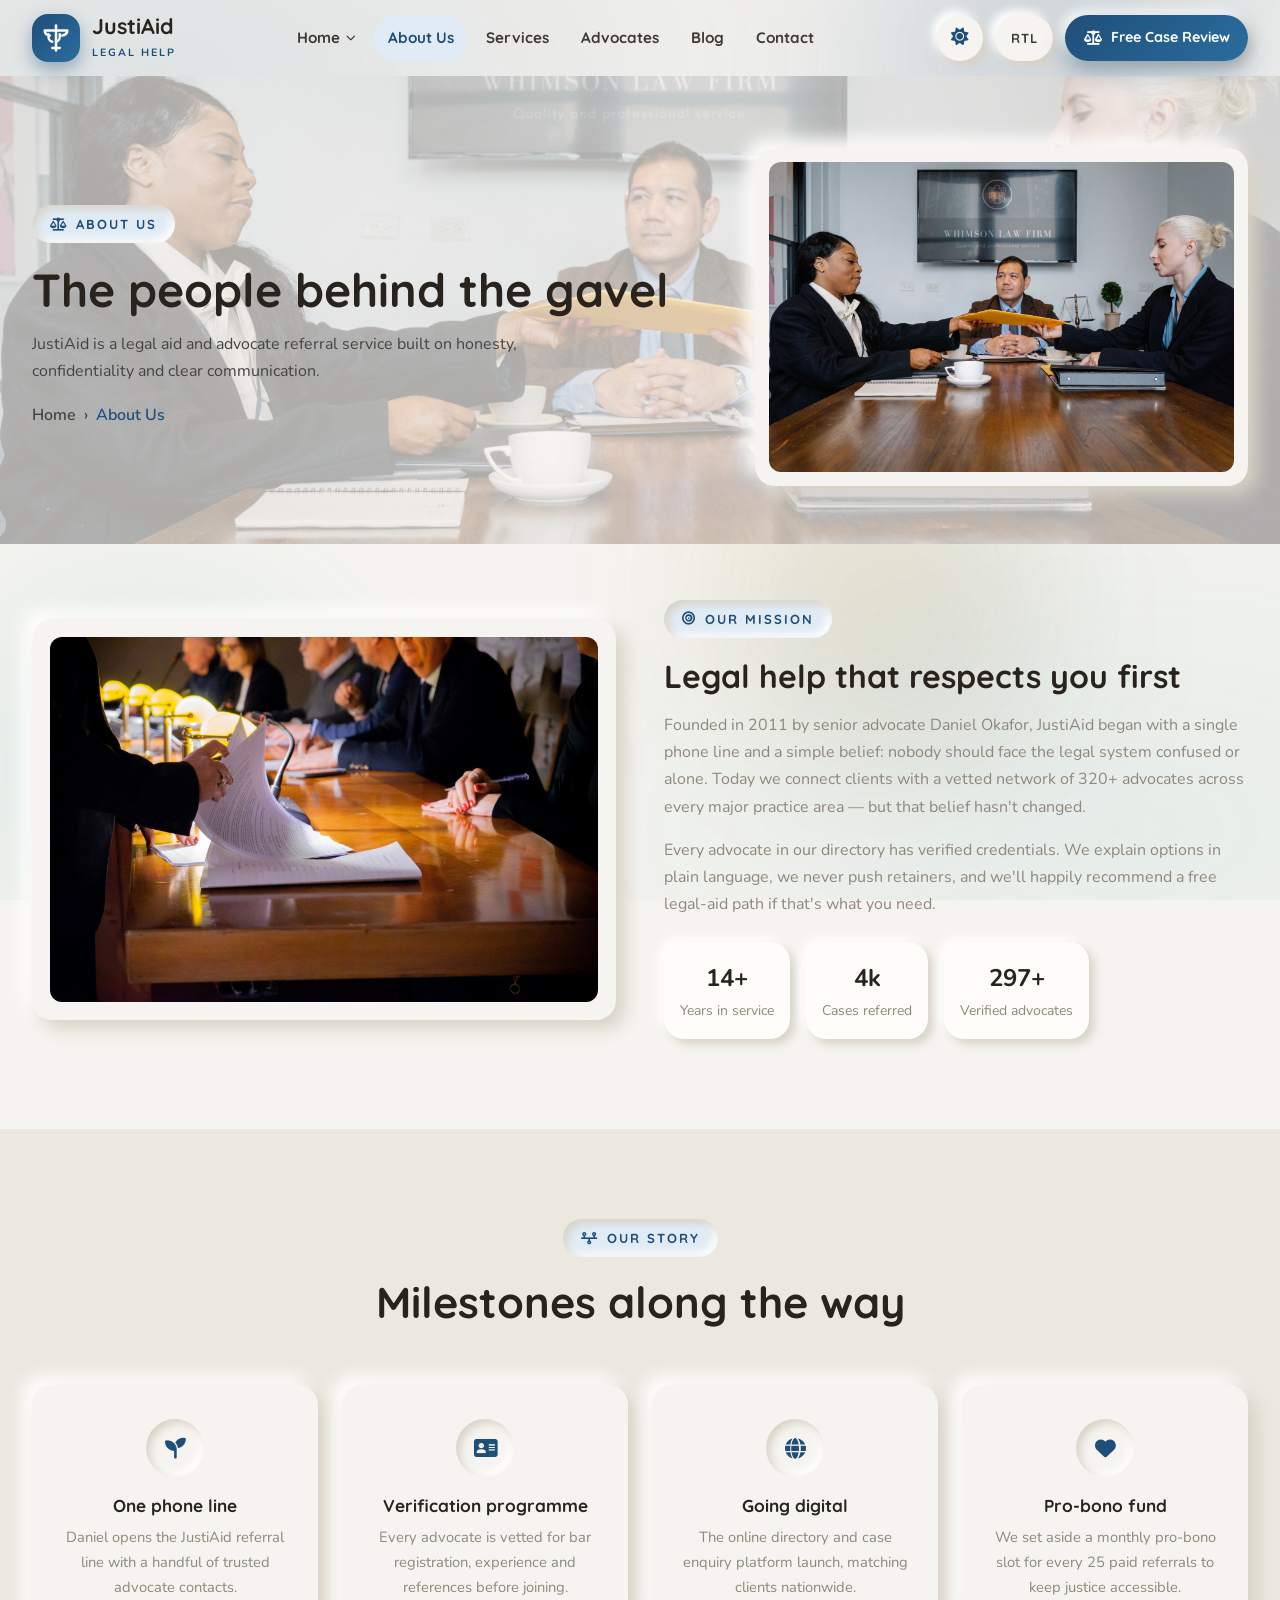
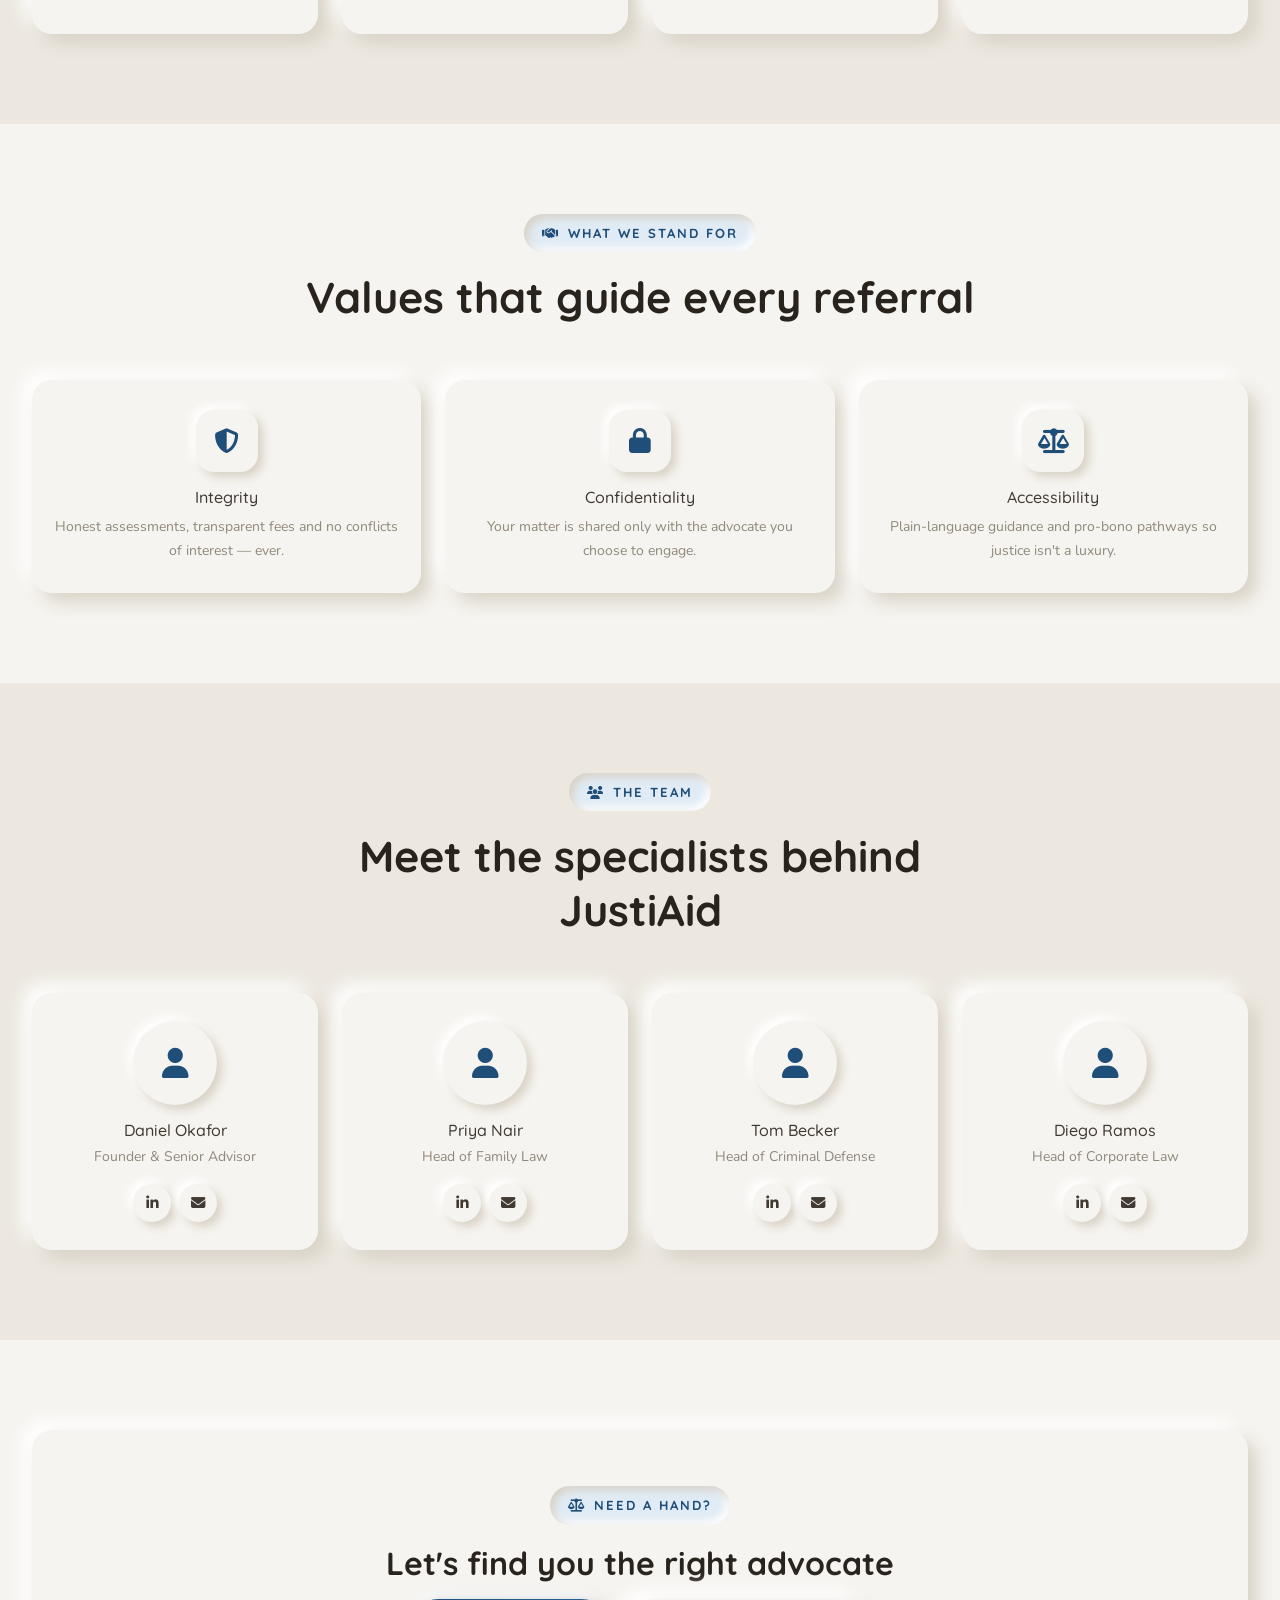
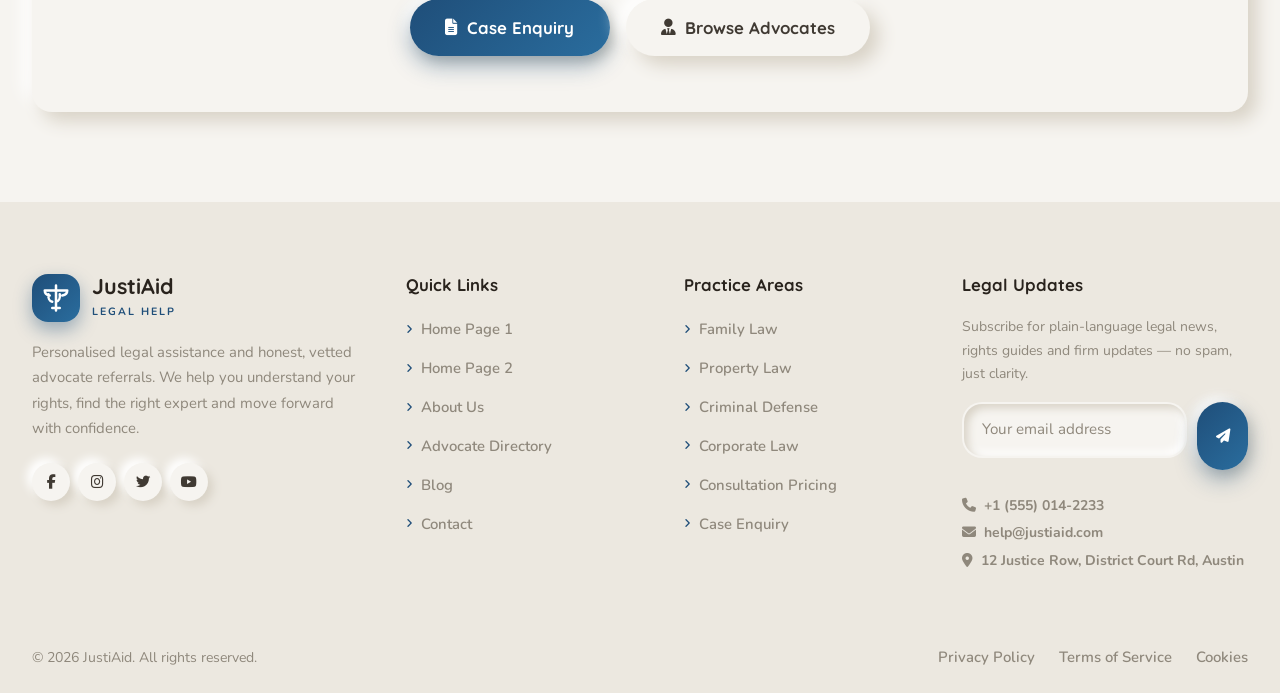
==== about.html @ cabdffeb "Initial commit" ====
<!DOCTYPE html>
<html lang="en">
<head>
  <meta charset="UTF-8">
  <meta name="viewport" content="width=device-width, initial-scale=1.0">
  <title>About Us — Team, Mission &amp; History | JustiAid</title>
  <meta name="description" content="Learn about JustiAid's story, mission and our team of legal specialists and case managers.">
  <link rel="icon" type="image/svg+xml" href="assets/images/logo.svg">

  <script>
    (function () {
      var t = null;
      try { t = localStorage.getItem('theme'); } catch (e) {}
      if (!t) t = (window.matchMedia && window.matchMedia('(prefers-color-scheme: dark)').matches) ? 'dark' : 'light';
      document.documentElement.setAttribute('data-theme', t);
    })();
  </script>

  <link rel="preconnect" href="https://fonts.googleapis.com">
  <link rel="preconnect" href="https://fonts.gstatic.com" crossorigin>
  <link href="https://fonts.googleapis.com/css2?family=Nunito:wght@400;600;700;800&family=Quicksand:wght@500;600;700&display=swap" rel="stylesheet">
  <link href="https://cdn.jsdelivr.net/npm/bootstrap@5.3.3/dist/css/bootstrap.min.css" rel="stylesheet">
  <link href="https://cdnjs.cloudflare.com/ajax/libs/font-awesome/6.5.2/css/all.min.css" rel="stylesheet">
  <link href="css/style.css" rel="stylesheet">
</head>
<body data-page="about">
  <div class="aurora-bg" aria-hidden="true">
    <span class="wave w1"></span>
    <span class="wave w2"></span>
    <span class="wave w3"></span>
    <span class="wave w4"></span>
  </div>

  <div id="preloader" aria-hidden="true">
    <img class="preloader-paw" src="assets/images/logo.svg" alt="Loading">
  </div>

  <div id="navbar"></div>

  <main>
    <!-- Page header -->
    <section class="page-header" aria-label="About JustiAid" style="background:linear-gradient(rgba(var(--bg-rgb),.7),rgba(var(--bg-rgb),.7)),url('assets/images/pexels-sora-shimazaki-5673478.jpg') center/cover no-repeat">
      <div class="container">
        <div class="row align-items-center g-4">
          <div class="col-lg-7 text-lg-start">
            <span class="sec-eyebrow reveal"><i class="fa-solid fa-scale-balanced"></i> About us</span>
            <h1 class="reveal">The people behind the gavel</h1>
            <p class="text-muted reveal reveal-delay-1" style="max-width:520px">JustiAid is a legal aid and advocate
              referral service built on honesty, confidentiality and clear communication.</p>
            <nav aria-label="breadcrumb">
              <ol class="breadcrumb reveal justify-content-center justify-content-lg-start">
                <li class="breadcrumb-item"><a href="index.html">Home</a></li>
                <li class="breadcrumb-item active" aria-current="page">About Us</li>
              </ol>
            </nav>
          </div>
          <div class="col-lg-5 d-none d-lg-block reveal">
            <div class="neu" style="padding:14px">
              <img src="assets/images/pexels-sora-shimazaki-5673478.jpg" alt="About JustiAid illustration"
                style="width:100%;border-radius:calc(var(--r-md) - 8px)">
            </div>
          </div>
        </div>
      </div>
    </section>

    <!-- Mission -->
    <section class="section pt-2" aria-label="Our mission">
      <div class="container">
        <div class="row align-items-center g-5">
          <div class="col-lg-6 reveal">
            <div class="neu" style="padding:18px">
              <img src="assets/images/pexels-oleg-cervi-2147660352-29763051%20%281%29.jpg" alt="Courthouse illustration" style="border-radius:calc(var(--r-md) - 8px)">
            </div>
          </div>
          <div class="col-lg-6 reveal">
            <span class="sec-eyebrow"><i class="fa-solid fa-bullseye"></i> Our mission</span>
            <h2 class="mb-3">Legal help that respects you first</h2>
            <p class="text-muted">Founded in 2011 by senior advocate Daniel Okafor, JustiAid began with a single phone
              line and a simple belief: nobody should face the legal system confused or alone. Today we connect clients
              with a vetted network of 320+ advocates across every major practice area — but that belief hasn't changed.</p>
            <p class="text-muted">Every advocate in our directory has verified credentials. We explain options in plain
              language, we never push retainers, and we'll happily recommend a free legal-aid path if that's what you need.</p>
            <div class="d-flex flex-wrap gap-3 mt-4">
              <div class="neu-flat p-3 text-center" style="min-width:120px">
                <b class="fs-4" style="color:var(--heading)"><span data-count="15">0</span>+</b>
                <div class="small text-muted">Years in service</div>
              </div>
              <div class="neu-flat p-3 text-center" style="min-width:120px">
                <b class="fs-4" style="color:var(--heading)"><span data-count="4.2">0</span>k</b>
                <div class="small text-muted">Cases referred</div>
              </div>
              <div class="neu-flat p-3 text-center" style="min-width:120px">
                <b class="fs-4" style="color:var(--heading)"><span data-count="320">0</span>+</b>
                <div class="small text-muted">Verified advocates</div>
              </div>
            </div>
          </div>
        </div>
      </div>
    </section>

    <!-- History timeline -->
    <section class="section bg-soft" aria-label="Our history">
      <div class="container">
        <div class="sec-head reveal">
          <span class="sec-eyebrow"><i class="fa-solid fa-timeline"></i> Our story</span>
          <h2>Milestones along the way</h2>
        </div>
        <div class="row g-4">
          <div class="col-md-6 col-lg-3 reveal">
            <div class="card-neu step-card h-100">
              <span class="step-num"><i class="fa-solid fa-seedling"></i></span>
              <h3>One phone line</h3>
              <p>Daniel opens the JustiAid referral line with a handful of trusted advocate contacts.</p>
            </div>
          </div>
          <div class="col-md-6 col-lg-3 reveal reveal-delay-1">
            <div class="card-neu step-card h-100">
              <span class="step-num"><i class="fa-solid fa-address-card"></i></span>
              <h3>Verification programme</h3>
              <p>Every advocate is vetted for bar registration, experience and references before joining.</p>
            </div>
          </div>
          <div class="col-md-6 col-lg-3 reveal reveal-delay-2">
            <div class="card-neu step-card h-100">
              <span class="step-num"><i class="fa-solid fa-globe"></i></span>
              <h3>Going digital</h3>
              <p>The online directory and case enquiry platform launch, matching clients nationwide.</p>
            </div>
          </div>
          <div class="col-md-6 col-lg-3 reveal reveal-delay-3">
            <div class="card-neu step-card h-100">
              <span class="step-num"><i class="fa-solid fa-heart"></i></span>
              <h3>Pro-bono fund</h3>
              <p>We set aside a monthly pro-bono slot for every 25 paid referrals to keep justice accessible.</p>
            </div>
          </div>
        </div>
      </div>
    </section>

    <!-- Values -->
    <section class="section" aria-label="Our values">
      <div class="container">
        <div class="sec-head reveal">
          <span class="sec-eyebrow"><i class="fa-solid fa-handshake"></i> What we stand for</span>
          <h2>Values that guide every referral</h2>
        </div>
        <div class="row g-4">
          <div class="col-md-6 col-lg-4 reveal">
            <div class="card-neu h-100 text-center" style="padding:30px 22px">
              <span class="icon-box mx-auto mb-3"><i class="fa-solid fa-shield-halved"></i></span>
              <h3 class="h6 mb-2">Integrity</h3>
              <p class="small text-muted mb-0">Honest assessments, transparent fees and no conflicts of interest — ever.</p>
            </div>
          </div>
          <div class="col-md-6 col-lg-4 reveal reveal-delay-1">
            <div class="card-neu h-100 text-center" style="padding:30px 22px">
              <span class="icon-box mx-auto mb-3"><i class="fa-solid fa-lock"></i></span>
              <h3 class="h6 mb-2">Confidentiality</h3>
              <p class="small text-muted mb-0">Your matter is shared only with the advocate you choose to engage.</p>
            </div>
          </div>
          <div class="col-md-6 col-lg-4 reveal reveal-delay-2">
            <div class="card-neu h-100 text-center" style="padding:30px 22px">
              <span class="icon-box mx-auto mb-3"><i class="fa-solid fa-scale-balanced"></i></span>
              <h3 class="h6 mb-2">Accessibility</h3>
              <p class="small text-muted mb-0">Plain-language guidance and pro-bono pathways so justice isn't a luxury.</p>
            </div>
          </div>
        </div>
      </div>
    </section>

    <!-- Team -->
    <section class="section bg-soft" aria-label="Our team">
      <div class="container">
        <div class="sec-head reveal">
          <span class="sec-eyebrow"><i class="fa-solid fa-users"></i> The team</span>
          <h2>Meet the specialists behind JustiAid</h2>
        </div>
        <div class="row g-4">
          <div class="col-md-6 col-lg-3 reveal">
            <div class="card-neu text-center" style="padding:28px 20px">
              <span class="icon-box mx-auto mb-3" style="border-radius:50%;width:84px;height:84px;font-size:1.9rem"><i class="fa-solid fa-user"></i></span>
              <h3 class="h6 mb-1">Daniel Okafor</h3>
              <p class="small text-muted mb-3">Founder &amp; Senior Advisor</p>
              <div class="d-flex justify-content-center gap-2">
                <a class="soc" href="https://www.linkedin.com/company/justiaid" target="_blank" rel="noopener" aria-label="LinkedIn" data-native-app data-app-url="linkedin://company/justiaid"><i class="fa-brands fa-linkedin-in"></i></a>
                <a class="soc" href="mailto:hello@justiaid.com" aria-label="Email"><i class="fa-solid fa-envelope"></i></a>
              </div>
            </div>
          </div>
          <div class="col-md-6 col-lg-3 reveal reveal-delay-1">
            <div class="card-neu text-center" style="padding:28px 20px">
              <span class="icon-box mx-auto mb-3" style="border-radius:50%;width:84px;height:84px;font-size:1.9rem"><i class="fa-solid fa-user"></i></span>
              <h3 class="h6 mb-1">Priya Nair</h3>
              <p class="small text-muted mb-3">Head of Family Law</p>
              <div class="d-flex justify-content-center gap-2">
                <a class="soc" href="https://www.linkedin.com/company/justiaid" target="_blank" rel="noopener" aria-label="LinkedIn" data-native-app data-app-url="linkedin://company/justiaid"><i class="fa-brands fa-linkedin-in"></i></a>
                <a class="soc" href="mailto:hello@justiaid.com" aria-label="Email"><i class="fa-solid fa-envelope"></i></a>
              </div>
            </div>
          </div>
          <div class="col-md-6 col-lg-3 reveal reveal-delay-2">
            <div class="card-neu text-center" style="padding:28px 20px">
              <span class="icon-box mx-auto mb-3" style="border-radius:50%;width:84px;height:84px;font-size:1.9rem"><i class="fa-solid fa-user"></i></span>
              <h3 class="h6 mb-1">Tom Becker</h3>
              <p class="small text-muted mb-3">Head of Criminal Defense</p>
              <div class="d-flex justify-content-center gap-2">
                <a class="soc" href="https://www.linkedin.com/company/justiaid" target="_blank" rel="noopener" aria-label="LinkedIn" data-native-app data-app-url="linkedin://company/justiaid"><i class="fa-brands fa-linkedin-in"></i></a>
                <a class="soc" href="mailto:hello@justiaid.com" aria-label="Email"><i class="fa-solid fa-envelope"></i></a>
              </div>
            </div>
          </div>
          <div class="col-md-6 col-lg-3 reveal reveal-delay-3">
            <div class="card-neu text-center" style="padding:28px 20px">
              <span class="icon-box mx-auto mb-3" style="border-radius:50%;width:84px;height:84px;font-size:1.9rem"><i class="fa-solid fa-user"></i></span>
              <h3 class="h6 mb-1">Diego Ramos</h3>
              <p class="small text-muted mb-3">Head of Corporate Law</p>
              <div class="d-flex justify-content-center gap-2">
                <a class="soc" href="https://www.linkedin.com/company/justiaid" target="_blank" rel="noopener" aria-label="LinkedIn" data-native-app data-app-url="linkedin://company/justiaid"><i class="fa-brands fa-linkedin-in"></i></a>
                <a class="soc" href="mailto:hello@justiaid.com" aria-label="Email"><i class="fa-solid fa-envelope"></i></a>
              </div>
            </div>
          </div>
        </div>
      </div>
    </section>

    <!-- CTA -->
    <section class="section" aria-label="Call to action">
      <div class="container">
        <div class="card-neu neu-lg text-center" style="padding:56px 24px">
          <span class="sec-eyebrow"><i class="fa-solid fa-scale-balanced"></i> Need a hand?</span>
          <h2 class="mb-3">Let's find you the right advocate</h2>
          <div class="d-flex flex-wrap gap-3 justify-content-center">
            <a class="btn btn-accent btn-lg" href="contact.html#enquiry"><i class="fa-solid fa-file-lines"></i> Case Enquiry</a>
            <a class="btn btn-ghost btn-lg" href="advocate-directory.html"><i class="fa-solid fa-user-tie"></i> Browse Advocates</a>
          </div>
        </div>
      </div>
    </section>
  </main>

  <div id="footer"></div>

  <button class="back-top" id="backTop" type="button" aria-label="Back to top"><i class="fa-solid fa-arrow-up"></i></button>

  <script src="https://cdn.jsdelivr.net/npm/bootstrap@5.3.3/dist/js/bootstrap.bundle.min.js"></script>
  <script src="js/navbar.js"></script>
  <script src="js/footer.js"></script>
  <script src="js/main.js"></script>
</body>

</html>
---- css/style.css ----
/* ==========================================================================
   JUSTICAID — Legal Aid & Advocate Referral Service Template
   Neomorphic UI · Dark/Light · RTL-ready · Bootstrap 5 base
   ========================================================================== */

:root {
  --bg: #f6f4f0;
  --bg-soft: #ece8e0;
  --card: #f6f4f0;
  --surface: #fffdf9;
  --text: #403a33;
  --text-muted: #8f887c;
  --heading: #29231d;
  --accent: #1f4e79;
  --accent-2: #2a6d9e;
  --gold: #c9a227;
  --teal: #2fa59b;
  --accent-rgb: 31, 78, 121;
  --bg-rgb: 246, 244, 240;
  --accent-soft: #e0ebf5;
  --shd: #d8d2c6;
  --shl: #ffffff;
  --r-sm: 12px;
  --r-md: 20px;
  --r-lg: 28px;
  --radius: var(--r-md);
  --shadow-1: 5px 5px 10px var(--shd), -5px -5px 10px var(--shl);
  --shadow-2: 9px 9px 18px var(--shd), -9px -9px 18px var(--shl);
  --shadow-3: 16px 16px 32px var(--shd), -16px -16px 32px var(--shl);
  --inset-1: inset 4px 4px 8px var(--shd), inset -4px -4px 8px var(--shl);
  --inset-2: inset 7px 7px 14px var(--shd), inset -7px -7px 14px var(--shl);
  --font-body: 'Nunito', sans-serif;
  --font-head: 'Quicksand', sans-serif;
  --nav-h: 76px;
  --nav-btn-h: 46px;
}

[data-theme="dark"] {
  --bg: #191b1f;
  --bg-soft: #121418;
  --card: #191b1f;
  --surface: #20232a;
  --text: #e8e6e0;
  --text-muted: #9a958a;
  --heading: #f6f4f0;
  --accent: #6f9fd8;
  --accent-2: #8cb4e0;
  --gold: #f0c24b;
  --teal: #57c5ba;
  --accent-rgb: 111, 159, 216;
  --bg-rgb: 25, 27, 31;
  --accent-soft: #22324a;
  --shd: #0a0b0d;
  --shl: #2b2f36;
  --shadow-1: 5px 5px 10px var(--shd), -5px -5px 10px var(--shl);
  --shadow-2: 9px 9px 18px var(--shd), -9px -9px 18px var(--shl);
  --shadow-3: 16px 16px 32px var(--shd), -16px -16px 32px var(--shl);
  --inset-1: inset 4px 4px 8px var(--shd), inset -4px -4px 8px var(--shl);
  --inset-2: inset 7px 7px 14px var(--shd), inset -7px -7px 14px var(--shl);
}

/* ============ Base ============ */
* { box-sizing: border-box; }

.text-muted { color: var(--text-muted) !important; }

html { scroll-behavior: smooth; }

body {
  margin: 0;
  font-family: var(--font-body);
  background: var(--bg);
  color: var(--text);
  line-height: 1.7;
  -webkit-font-smoothing: antialiased;
  overflow-x: hidden;
  transition: background .35s ease, color .35s ease;
}

h1, h2, h3, h4, h5, h6 {
  font-family: var(--font-head);
  color: var(--heading);
  font-weight: 700;
  line-height: 1.25;
}

a { color: var(--accent); text-decoration: none; transition: color .25s ease; }
a:hover { color: var(--accent-2); }
img { max-width: 100%; }
::selection { background: rgba(var(--accent-rgb), .35); }

:focus-visible { outline: 3px solid rgba(var(--accent-rgb), .5); outline-offset: 2px; }

/* Scrollbar */
::-webkit-scrollbar { width: 10px; }
::-webkit-scrollbar-track { background: var(--bg-soft); }
::-webkit-scrollbar-thumb { background: var(--shd); border-radius: 8px; }
::-webkit-scrollbar-thumb:hover { background: rgba(var(--accent-rgb), .6); }

.container { max-width: 1240px; }

.section { padding: 90px 0; position: relative; }
.section-sm { padding: 56px 0; }
.bg-soft { background: var(--bg-soft); }

/* ============ Preloader ============ */
#preloader {
  position: fixed; inset: 0; z-index: 99999;
  background: var(--bg);
  display: flex; align-items: center; justify-content: center;
  transition: opacity .5s ease, visibility .5s ease;
}
#preloader.hidden { opacity: 0; visibility: hidden; }
.preloader-paw { width: 64px; height: 64px; animation: paw-bounce 1s ease-in-out infinite; }

@keyframes paw-bounce {
  0%, 100% { transform: translateY(0) scale(1); }
  50% { transform: translateY(-16px) scale(1.08); }
}

/* ============ Section headers ============ */
.sec-head { text-align: center; max-width: 720px; margin: 0 auto 56px; }
.sec-eyebrow {
  display: inline-flex; align-items: center; gap: 8px;
  font-family: var(--font-head); font-weight: 700; font-size: .82rem;
  letter-spacing: 2px; text-transform: uppercase; color: var(--accent);
  background: var(--accent-soft);
  padding: 8px 18px; border-radius: 50px;
  box-shadow: var(--inset-1);
  margin-bottom: 18px;
}
.sec-head h2 { font-size: clamp(1.8rem, 3.4vw, 2.7rem); margin-bottom: 14px; }
.sec-head p { color: var(--text-muted); font-size: 1.05rem; margin: 0; }
.sec-head.left { text-align: left; margin-inline-start: 0; }

/* ============ Neumorphic primitives ============ */
.neu { background: var(--bg); box-shadow: var(--shadow-2); border-radius: var(--radius); }
.neu-lg { box-shadow: var(--shadow-3); }
.neu-inset { background: var(--bg); box-shadow: var(--inset-2); }
.neu-flat { background: var(--surface); border-radius: var(--radius); box-shadow: var(--shadow-1); }
.neu-pill { border-radius: 50px; }

.soft-t { transition: transform .35s ease, box-shadow .35s ease, background .35s ease; }
.soft-t:hover { transform: translateY(-6px); box-shadow: var(--shadow-3); }

/* ============ Buttons ============ */
.btn {
  font-family: var(--font-head); font-weight: 700; border: none;
  border-radius: 50px; padding: .72rem 1.6rem;
  transition: transform .3s ease, box-shadow .3s ease, background .3s ease, color .3s ease;
  display: inline-flex; align-items: center; justify-content: center; gap: 9px;
}
.btn-sm { padding: .5rem 1.15rem; font-size: .9rem; }
.btn-lg { padding: 1rem 2.2rem; font-size: 1.05rem; }

.btn-accent {
  color: #fff;
  background: linear-gradient(135deg, #1f4e79, #2a6d9e);
  box-shadow: 0 10px 22px rgba(31, 78, 121, .38), 5px 5px 12px var(--shd), -5px -5px 12px var(--shl);
}
.btn-accent:hover { color: #fff; transform: translateY(-3px); box-shadow: 0 16px 30px rgba(31, 78, 121, .45), 7px 7px 16px var(--shd), -7px -7px 16px var(--shl); }
[data-theme="dark"] .btn-accent { color: #fff; background: linear-gradient(135deg, #1f4e79, #2a6d9e); }
[data-theme="dark"] .btn-accent:hover { color: #fff; }
.btn-accent:active { transform: translateY(0) scale(.98); }

.btn-ghost {
  color: var(--text);
  background: var(--bg);
  box-shadow: var(--shadow-2);
}
.btn-ghost:hover { color: var(--accent); transform: translateY(-3px); box-shadow: var(--shadow-3); }
.btn-ghost:active { box-shadow: var(--inset-2); transform: scale(.98); }

.btn-outline-accent {
  color: var(--accent); background: transparent;
  border: 2px solid var(--accent);
}
.btn-outline-accent:hover { color: #fff; background: linear-gradient(135deg, #1f4e79, #2a6d9e); border-color: transparent; transform: translateY(-3px); }
[data-theme="dark"] .btn-outline-accent:hover { color: #fff; }

.btn-icon {
  width: 46px; height: 46px; padding: 0; border-radius: 50%;
  color: var(--text); background: var(--bg); box-shadow: var(--shadow-1);
}
.btn-icon:hover { color: var(--accent); transform: translateY(-2px); box-shadow: var(--shadow-2); }

.btn-block { width: 100%; }

/* ============ Navbar ============ */
#navbar { position: sticky; top: 0; z-index: 1030; }

.main-navbar {
  position: relative;
  height: var(--nav-h);
  transition: height .3s ease, box-shadow .3s ease, background .3s ease;
}
.main-navbar.scrolled {
  box-shadow: 0 4px 24px rgba(0,0,0,.08);
}
/* The blurred backdrop lives on a ::before layer, not on .main-navbar itself.
   Reason: backdrop-filter (like transform/filter) makes the element it's set
   on the "containing block" for any position:fixed descendants. .nav-collapse
   (the offcanvas menu) is a fixed-position child of .main-navbar, so putting
   backdrop-filter directly on .main-navbar was hijacking it: instead of being
   fixed to the viewport, the menu became fixed to the ~76px-tall navbar box,
   which is what caused the offcanvas panel / breadcrumb to render squashed
   and overlapping the hero on every page once the user scrolled. */
.main-navbar.scrolled::before {
  content: '';
  position: absolute; inset: 0;
  background: rgba(var(--bg-rgb), .86);
  -webkit-backdrop-filter: blur(14px); backdrop-filter: blur(14px);
  pointer-events: none;
  z-index: 0;
}
[data-theme="dark"] .main-navbar.scrolled::before { background: rgba(32, 36, 46, .86); }
.main-navbar .navbar-wrap { position: relative; z-index: 1; }

body.nav-open { overflow: hidden; }
body.admin-open { overflow: hidden; }

.navbar-wrap { display: flex; align-items: center; justify-content: space-between; height: var(--nav-h); gap: 18px; }

.brand { display: inline-flex; align-items: center; gap: 12px; flex-shrink: 0; }
.brand-logo {
  width: 48px; height: 48px; border-radius: 16px;
  background: linear-gradient(135deg, var(--accent), var(--accent-2));
  display: grid; place-items: center; color: #fff; font-size: 1.4rem;
  box-shadow: 0 8px 18px rgba(var(--accent-rgb), .4);
  transition: transform .3s ease;
}
.brand:hover .brand-logo { transform: rotate(-8deg) scale(1.05); }
.brand-name { font-family: var(--font-head); font-weight: 800; font-size: 1.35rem; color: var(--heading); line-height: 1.1; }
.brand-tag { display: block; font-size: .66rem; font-weight: 700; letter-spacing: 2px; text-transform: uppercase; color: var(--accent); }

.nav-collapse { display: flex; align-items: center; gap: 20px; flex: 1; }
.nav-collapse .nav-menu { flex: 1; justify-content: center; }
.nav-menu { display: flex; align-items: center; gap: 4px; margin: 0; padding: 0; list-style: none; }

.nav-menu > li { position: relative; }
.nav-menu > li > a {
  display: inline-flex; align-items: center; gap: 6px;
  padding: 10px 14px; border-radius: 50px;
  font-family: var(--font-head); font-weight: 700; font-size: .95rem; color: var(--text);
  transition: color .25s ease, background .25s ease, box-shadow .25s ease;
}
.nav-menu > li > a:hover, .nav-menu > li > a.active { color: var(--accent); background: var(--accent-soft); }
.nav-menu > li > a .caret { font-size: .6rem; transition: transform .3s ease; }

.has-dropdown:hover > a .caret { transform: rotate(180deg); }

.dropdown {
  position: absolute; top: calc(100% + 14px); left: 0; min-width: 230px;
  background: var(--surface);
  border-radius: var(--r-md);
  box-shadow: var(--shadow-3);
  padding: 10px; list-style: none; margin: 0;
  opacity: 0; visibility: hidden; transform: translateY(14px);
  transition: opacity .3s ease, transform .3s ease, visibility .3s ease;
  z-index: 99;
}
.has-dropdown:hover .dropdown,
.has-dropdown.open .dropdown { opacity: 1; visibility: visible; transform: translateY(0); }
.dropdown::before {
  content: ''; position: absolute; top: -10px; left: 26px; width: 20px; height: 20px;
  background: var(--surface); transform: rotate(45deg); border-radius: 4px;
}
.dropdown a {
  display: flex; align-items: center; gap: 10px;
  padding: 10px 14px; border-radius: var(--r-sm);
  color: var(--text); font-weight: 600; font-size: .92rem;
  transition: background .2s ease, color .2s ease, transform .2s ease;
}
.dropdown a:hover { background: var(--accent-soft); color: var(--accent); transform: translateX(4px); }
.dropdown a .d-ico { width: 32px; height: 32px; border-radius: 10px; background: var(--bg); box-shadow: var(--shadow-1); display: grid; place-items: center; font-size: .9rem; color: var(--accent); flex-shrink: 0; }
.dropdown a .d-sub { display: block; font-size: .72rem; font-weight: 600; color: var(--text-muted); }

.nav-actions { display: flex; align-items: center; gap: 12px; }
.nav-actions-bar { display: none; }
.nav-user { display: inline-flex; align-items: center; gap: 8px; font-family: var(--font-head); font-weight: 700; font-size: .92rem; color: var(--accent); white-space: nowrap; height: var(--nav-btn-h); }
.nav-user i { font-size: 1.15rem; }
[data-auth-logout] { white-space: nowrap; }

/* All header buttons (theme, RTL, hamburger, login/sign up/sign out) share
   the same height so the header row reads as one consistent, aligned strip. */
.theme-toggle,
.rtl-toggle,
.nav-toggle,
.nav-actions .btn {
  height: var(--nav-btn-h);
  box-sizing: border-box;
}

.theme-toggle {
  width: var(--nav-btn-h); border-radius: 50%;
  border: none; cursor: pointer;
  background: var(--bg); color: var(--accent); font-size: 1.1rem;
  box-shadow: var(--shadow-1);
  display: grid; place-items: center;
  transition: box-shadow .3s ease, transform .3s ease;
}
.theme-toggle:hover { box-shadow: var(--shadow-2); transform: rotate(20deg); }
.theme-toggle:active { box-shadow: var(--inset-1); }
.theme-toggle .icon-moon { display: none; }
[data-theme="dark"] .theme-toggle .icon-moon { display: inline; }
[data-theme="dark"] .theme-toggle .icon-sun { display: none; }

.rtl-toggle {
  width: auto; min-width: 58px; padding: 0 14px;
  border-radius: 50px; border: none; cursor: pointer;
  background: var(--bg); color: var(--text);
  font-family: var(--font-head); font-weight: 700; font-size: .82rem; letter-spacing: 1px;
  box-shadow: var(--shadow-1);
  display: inline-flex; align-items: center; justify-content: center; gap: 7px;
  transition: box-shadow .3s ease, transform .3s ease, color .3s ease;
}
.rtl-toggle:hover { box-shadow: var(--shadow-2); color: var(--accent); transform: translateY(-2px); }
.rtl-toggle:active { box-shadow: var(--inset-1); }

.nav-toggle {
  display: none;
  width: var(--nav-btn-h); border-radius: 14px; border: none; cursor: pointer;
  background: var(--bg); box-shadow: var(--shadow-1); color: var(--text);
  font-size: 1.2rem; align-items: center; justify-content: center;
}

/* .btn's own vertical padding would otherwise make it shorter/taller than
   the pill/circle toggles next to it in the header — pin it to match. */
.nav-actions .btn { padding-top: 0; padding-bottom: 0; }

/* Force the navbar "Free Case Review" accent button text to white so nothing
   (Bootstrap .btn default, the site-wide a { color } rule, or a theme) can
   override it back to a dark/black colour. */
.nav-actions .btn-accent,
.nav-actions .btn-accent:hover { color: #fff !important; }
[data-theme="dark"] .nav-actions .btn-accent,
[data-theme="dark"] .nav-actions .btn-accent:hover { color: #fff !important; }

@media (max-width: 1199.98px) {
  .nav-toggle { display: flex; }
  .nav-actions-bar { display: flex; margin-inline-start: auto; }
  .nav-collapse .nav-actions .theme-toggle,
  .nav-collapse .nav-actions .rtl-toggle { display: none; }
  .nav-collapse {
    position: absolute; top: calc(100% + 6px); left: 0; right: 0;
    width: 100%;
    background: var(--surface);
    box-shadow: var(--shadow-3);
    flex-direction: column; align-items: stretch; justify-content: flex-start;
    padding: 16px 18px 24px; gap: 6px;
    opacity: 0; visibility: hidden; transform: translateY(-10px);
    transition: opacity .3s ease, transform .3s ease, visibility .3s ease;
    z-index: 1045;
    overflow-y: auto;
    max-height: calc(100dvh - var(--nav-h) - 12px);
    border-radius: 0 0 var(--r-lg) var(--r-lg);
  }
  [dir="rtl"] .nav-collapse { left: 0; right: 0; }
  body.nav-open .nav-collapse { opacity: 1; visibility: visible; transform: translateY(0); }
  body.nav-open .navbar-wrap { z-index: 1046; }

  /* Keep the header row tight and hamburger truly inline with the logo,
     vertically centred and flush right — no stray gap pushing it away. */
  .main-navbar .navbar-wrap { align-items: center; gap: 10px; }
  .nav-toggle { margin-inline: 0; align-self: center; }
  .nav-menu { flex-direction: column; align-items: stretch; gap: 2px; }
  .nav-menu > li > a { width: 100%; border-radius: var(--r-sm); }
  .dropdown { position: static; opacity: 1; visibility: visible; transform: none; box-shadow: none; background: transparent; padding: 0 6px; display: none; max-height: none; }
  .has-dropdown.open .dropdown { display: block; }
  .dropdown::before { display: none; }
  .dropdown a { background: var(--bg); margin-bottom: 6px; }
  .nav-actions { flex-direction: row; margin-top: 12px; justify-content: space-between; }
  .nav-actions .btn { flex: 1; }
  .navbar-wrap > .nav-actions { margin-top: 0; }
  .nav-backdrop {
    position: fixed; inset: 0; background: rgba(0,0,0,.45); z-index: 1040;
    opacity: 0; visibility: hidden; transition: opacity .3s ease, visibility .3s ease;
  }
  body.nav-open .nav-backdrop { opacity: 1; visibility: visible; }

  /* Mobile navbar: fully solid background so page content/images never show
     through (the global .scrolled::before blur layer is made opaque too). */
  .main-navbar { background: var(--bg); }
  .main-navbar.scrolled::before { background: var(--bg); -webkit-backdrop-filter: none; backdrop-filter: none; }
  [data-theme="dark"] .main-navbar.scrolled::before { background: var(--bg); }

  /* Hamburger: solid accent fill, white icon, clearly visible and easy to tap.
     display:grid + place-items:center pins the icon dead-center; the button
     stays vertically centred in the row and flush against the right edge. */
  .nav-toggle {
    display: grid; place-items: center;
    background: linear-gradient(135deg, var(--accent), var(--accent-2));
    color: #fff;
    box-shadow: 0 8px 18px rgba(var(--accent-rgb), .35);
    border: none;
    flex-shrink: 0;
    align-self: center;
    cursor: pointer;
    padding: 0;
    line-height: 1;
  }
  .nav-toggle svg { display: block; }
  .nav-toggle .ico-close { display: none; }
  body.nav-open .nav-toggle .ico-open { display: none; }
  body.nav-open .nav-toggle .ico-close { display: block; }
  [data-theme="dark"] .nav-toggle { color: #fff; }
  .nav-toggle:active { transform: scale(.92); }
  .nav-toggle:focus-visible { outline: 3px solid rgba(var(--accent-rgb), .5); outline-offset: 2px; }
}

/* ============ Hero ============ */
.hero { position: relative; padding: 70px 0 90px; overflow: hidden; }
.hero-inner { display: grid; grid-template-columns: .95fr 1.05fr; align-items: center; gap: 48px; }

/* Hero copy is center-aligned (text, buttons and stats) within its column,
   on every breakpoint — not just the stacked mobile layout. */
.hero-copy { text-align: center; }

.hero-eyebrow {
  display: inline-flex; align-items: center; gap: 8px;
  background: var(--accent-soft); color: var(--accent);
  font-weight: 800; font-family: var(--font-head); font-size: .85rem;
  padding: 8px 18px; border-radius: 50px; box-shadow: var(--inset-1); margin-bottom: 22px;
}
.hero h1 { font-size: clamp(2.3rem, 5vw, 3.7rem); font-weight: 800; margin-bottom: 20px; }
.hero h1 .grad { background: linear-gradient(120deg, var(--accent), var(--accent-2)); -webkit-background-clip: text; background-clip: text; -webkit-text-fill-color: transparent; color: transparent; }
.hero-lead { color: var(--text-muted); font-size: 1.12rem; max-width: 520px; margin-bottom: 30px; margin-inline: auto; }
.hero-cta { display: flex; flex-wrap: wrap; gap: 16px; margin-bottom: 34px; justify-content: center; }

.hero-stats { display: flex; flex-wrap: wrap; gap: 26px; justify-content: center; }
.hero-stat { display: flex; align-items: center; gap: 12px; }
.hero-stat b { font-family: var(--font-head); font-size: 1.5rem; color: var(--heading); display: block; line-height: 1; }
.hero-stat span { font-size: .8rem; color: var(--text-muted); font-weight: 600; }

.hero-visual { position: relative; max-width: 440px; margin-inline: auto; }
.hero-visual .neu { padding: 18px; position: relative; z-index: 2; }
.hero-visual img { border-radius: calc(var(--r-md) - 8px); display: block; width: 100%; }
.hero-float {
  position: absolute; z-index: 3;
  background: var(--surface);
  border-radius: var(--r-sm);
  box-shadow: var(--shadow-2);
  padding: 9px 12px;
  display: flex; align-items: center; gap: 8px;
  animation: floaty 5s ease-in-out infinite;
}
.hero-float.f1 { bottom: 26px; left: -28px; }
.hero-float.f2 { top: 30px; right: -24px; animation-delay: 1.4s; }
.hero-float .f-ico {
  width: 30px; height: 30px; border-radius: 9px; flex-shrink: 0;
  display: grid; place-items: center; font-size: .85rem; color: var(--accent);
  background: var(--bg); box-shadow: var(--inset-1);
}
.hero-float b { display: block; font-family: var(--font-head); color: var(--heading); font-size: .8rem; line-height: 1.2; }
.hero-float small { color: var(--text-muted); font-size: .68rem; font-weight: 600; }

@keyframes floaty {
  0%, 100% { transform: translateY(0); }
  50% { transform: translateY(-12px); }
}

/* Paws animated background */
.paws-bg { position: absolute; inset: 0; z-index: 0; overflow: hidden; pointer-events: none; }
.paws-bg .paw {
  position: absolute; opacity: .5; animation: floaty 8s ease-in-out infinite;
  filter: drop-shadow(4px 6px 8px rgba(0,0,0,.12));
}
.paws-bg .blob { position: absolute; border-radius: 50%; filter: blur(70px); opacity: .5; animation: blob-drift 14s ease-in-out infinite alternate; }
.paws-bg .blob.b1 { width: 380px; height: 380px; background: rgba(var(--accent-rgb), .35); top: -120px; right: -80px; }
.paws-bg .blob.b2 { width: 300px; height: 300px; background: rgba(236, 72, 153, .22); bottom: -90px; left: -60px; animation-delay: 3s; }

@keyframes blob-drift {
  from { transform: translate(0,0) scale(1); }
  to { transform: translate(40px, 30px) scale(1.12); }
}

/* ============ Aurora animated background (soft light waves) ============ */
.aurora-bg {
  position: fixed; inset: 0; z-index: -1; overflow: hidden;
  pointer-events: none;
  background:
    radial-gradient(110% 80% at 12% 8%, rgba(var(--accent-rgb), .10), transparent 60%),
    radial-gradient(100% 75% at 88% 92%, rgba(47, 165, 155, .08), transparent 60%);
}
.aurora-bg .wave {
  position: absolute; border-radius: 50%;
  filter: blur(90px); opacity: .5;
  will-change: transform, opacity;
  animation: aurora-sway 26s ease-in-out infinite alternate;
}
.aurora-bg .w1 { width: 540px; height: 540px; top: -160px; right: -120px; background: radial-gradient(circle at 30% 30%, rgba(var(--accent-rgb), .5), rgba(31, 78, 121, 0) 70%); }
.aurora-bg .w2 { width: 460px; height: 460px; bottom: -140px; left: -110px; background: radial-gradient(circle at 60% 40%, rgba(47, 165, 155, .42), rgba(47, 165, 155, 0) 70%); animation-duration: 32s; animation-delay: -8s; }
.aurora-bg .w3 { width: 400px; height: 400px; top: 42%; left: 52%; background: radial-gradient(circle at 50% 50%, rgba(245, 179, 1, .34), rgba(245, 179, 1, 0) 70%); animation-duration: 38s; animation-delay: -16s; }
.aurora-bg .w4 { width: 340px; height: 340px; bottom: 14%; right: 14%; background: radial-gradient(circle at 40% 60%, rgba(var(--accent-rgb), .36), rgba(31, 78, 121, 0) 70%); animation-duration: 30s; animation-delay: -12s; }

@keyframes aurora-sway {
  0%   { transform: translate3d(0, 0, 0) scale(1) rotate(0deg); opacity: .38; }
  50%  { transform: translate3d(46px, -54px, 0) scale(1.16) rotate(14deg); opacity: .66; }
  100% { transform: translate3d(-34px, 42px, 0) scale(.92) rotate(-10deg); opacity: .44; }
}

@media (prefers-reduced-motion: reduce) {
  .aurora-bg .wave { animation: none; }
}

main { position: relative; z-index: 1; }

/* ============ Cards / services ============ */
.card-neu {
  background: var(--bg);
  border: none;
  border-radius: var(--radius);
  box-shadow: var(--shadow-2);
  transition: transform .35s ease, box-shadow .35s ease;
  height: 100%;
}
.card-neu:hover { transform: translateY(-8px); box-shadow: var(--shadow-3); }

aside .card-neu { height: auto; }
aside.card-neu { height: auto; box-shadow: none; transform: none; }
aside.card-neu:hover { transform: none; box-shadow: var(--shadow-2); }

/* Sticky blog / page sidebar */
.sidebar-sticky { position: sticky; top: 90px; }
.sidebar-sticky .card-neu { margin-bottom: 20px; }

.icon-box {
  width: 62px; height: 62px; border-radius: 18px;
  display: grid; place-items: center; font-size: 1.55rem;
  color: var(--accent); background: var(--bg);
  box-shadow: var(--shadow-1);
  transition: all .35s ease;
}
.card-neu:hover .icon-box { color: #fff; background: linear-gradient(135deg, var(--accent), var(--accent-2)); box-shadow: 0 10px 20px rgba(var(--accent-rgb), .4); transform: rotate(-6deg) scale(1.06); }

.service-card { padding: 30px 26px; display: flex; flex-direction: column; }
.service-card h3 { font-size: 1.18rem; margin: 18px 0 10px; }
.service-card p { color: var(--text-muted); font-size: .94rem; }
.card-link { font-weight: 700; font-family: var(--font-head); color: var(--accent); display: inline-flex; align-items: center; gap: 6px; }
.card-link:hover { color: var(--accent-2); }
.service-card .card-link:hover { color: var(--accent-2); }
.service-card > div:last-child:has(.card-link) { margin-top: auto; }

/* Clickable whole-card links (service + resource cards as anchors) */
a.service-card,
a.resource-card { display: flex; flex-direction: column; text-decoration: none; }
a.service-card:hover,
a.resource-card:hover { transform: translateY(-8px); box-shadow: var(--shadow-3); }
a.service-card .card-link,
a.resource-card .card-link { text-decoration: none; }
a.service-card h3,
a.service-card p,
a.resource-card h3,
a.resource-card p { color: inherit; }

/* Blog / resource cards with image thumb */
.blog-card { padding: 0; overflow: hidden; display: flex; flex-direction: column; }
.blog-card .card-thumb {
  aspect-ratio: 4/2.5; overflow: hidden; background: var(--bg);
  border-radius: calc(var(--radius) - 4px) calc(var(--radius) - 4px) 0 0;
}
.blog-card .card-thumb img { width: 100%; height: 100%; object-fit: cover; display: block; transition: transform .45s ease; }
.blog-card:hover .card-thumb img { transform: scale(1.045); }
.blog-card .card-body-neu { padding: 24px; display: flex; flex-direction: column; flex: 1; }
.blog-card .card-body-neu .card-link { margin-top: auto; }

/* Clear "Book" + "View details" CTA pair on each service card */
.service-card-actions {
  margin-top: auto; padding-top: 16px;
  display: flex; align-items: center; justify-content: space-between; flex-wrap: wrap; gap: 12px;
}
.service-card-actions .btn { white-space: nowrap; }

.badge-soft {
  display: inline-flex; align-items: center; gap: 6px;
  background: var(--accent-soft); color: var(--accent);
  font-weight: 700; font-family: var(--font-head); font-size: .76rem;
  padding: 5px 12px; border-radius: 50px;
}

/* Feature / process steps */
.step-card { text-align: center; padding: 34px 22px; position: relative; }
.step-num {
  width: 58px; height: 58px; margin: 0 auto 18px; border-radius: 50%;
  display: grid; place-items: center;
  font-family: var(--font-head); font-weight: 800; font-size: 1.3rem; color: var(--accent);
  background: var(--bg); box-shadow: var(--inset-1);
}
.step-card h3 { font-size: 1.08rem; margin-bottom: 8px; }
.step-card p { color: var(--text-muted); font-size: .92rem; margin: 0; }

/* ============ Tabs & pills ============ */
.nav-pill-wrap { display: flex; flex-wrap: wrap; gap: 14px; justify-content: center; margin-bottom: 44px; }
.nav-pill {
  border: none; cursor: pointer;
  font-family: var(--font-head); font-weight: 700; font-size: .95rem;
  color: var(--text); background: var(--bg);
  padding: 12px 24px; border-radius: 50px;
  box-shadow: var(--shadow-1);
  transition: all .3s ease;
  display: inline-flex; align-items: center; gap: 9px;
}
.nav-pill:hover { color: var(--accent); transform: translateY(-2px); }
.nav-pill.active { color: #fff; background: linear-gradient(135deg, var(--accent), var(--accent-2)); box-shadow: 0 10px 20px rgba(var(--accent-rgb), .38); }

/* ============ Pricing ============ */
.price-toggle { display: flex; align-items: center; justify-content: center; gap: 16px; margin-bottom: 40px; font-family: var(--font-head); font-weight: 700; color: var(--text); }
.switch {
  position: relative; width: 62px; height: 32px; border-radius: 50px;
  background: var(--bg); box-shadow: var(--inset-1); border: none; cursor: pointer;
}
.switch::after {
  content: ''; position: absolute; top: 4px; left: 5px;
  width: 24px; height: 24px; border-radius: 50%;
  background: linear-gradient(135deg, var(--accent), var(--accent-2));
  box-shadow: 0 4px 8px rgba(var(--accent-rgb), .4);
  transition: transform .3s cubic-bezier(.77,0,.18,1);
}
.switch.on::after { transform: translateX(28px); }

.price-card { padding: 40px 30px; text-align: center; position: relative; overflow: hidden; }
.price-card.popular { box-shadow: 0 24px 50px rgba(var(--accent-rgb), .25), var(--shadow-3); }
.price-flag {
  position: absolute; top: 18px; right: -40px; transform: rotate(45deg);
  background: linear-gradient(135deg, var(--accent), var(--accent-2));
  color: #fff; font-size: .7rem; font-weight: 800; font-family: var(--font-head);
  padding: 6px 48px; letter-spacing: 1px;
}
.price-card .amount { font-family: var(--font-head); font-size: 2.6rem; font-weight: 800; color: var(--heading); }
.price-card .amount small { font-size: 1rem; color: var(--text-muted); font-weight: 600; }
.price-card ul { list-style: none; margin: 24px 0; padding: 0; text-align: left; }
.price-card ul li { padding: 9px 0; color: var(--text); font-size: .95rem; display: flex; align-items: center; gap: 10px; }
.price-card ul li .ck { color: var(--teal); font-weight: 800; }
.price-card ul li.disabled { color: var(--text-muted); text-decoration: line-through; }

/* ============ Testimonials ============ */
.t-card { padding: 34px 28px; height: 100%; }
.t-card .stars { color: var(--gold); font-size: .95rem; letter-spacing: 2px; margin-bottom: 14px; }
.t-card blockquote { color: var(--text); font-size: 1rem; margin: 0 0 20px; }
.t-user { display: flex; align-items: center; gap: 14px; }
.t-user img { width: 54px; height: 54px; border-radius: 50%; object-fit: cover; box-shadow: var(--shadow-1); }
.t-user b { font-family: var(--font-head); color: var(--heading); display: block; line-height: 1.2; }
.t-user small { color: var(--text-muted); }

.carousel-indicators [data-bs-target] { width: 10px; height: 10px; border-radius: 50%; background-color: var(--accent); opacity: .4; border: none; }
.carousel-indicators .active { opacity: 1; width: 26px; border-radius: 10px; }
.carousel-ctrl {
  width: 44px; height: 44px; border-radius: 50%;
  display: grid; place-items: center;
  color: var(--accent); background: var(--bg);
  border: none; box-shadow: var(--shadow-1); cursor: pointer;
  transition: all .3s ease;
}
.carousel-ctrl:hover { color: #fff; background: linear-gradient(135deg, var(--accent), var(--accent-2)); box-shadow: 0 8px 16px rgba(var(--accent-rgb), .35); transform: translateY(-2px); }

/* ============ Blog cards ============ */
.blog-card { overflow: hidden; }
.blog-card .thumb { position: relative; overflow: hidden; }
.blog-card .thumb img { transition: transform .6s ease; aspect-ratio: 16/10; object-fit: cover; width: 100%; }
.blog-card:hover .thumb img { transform: scale(1.08); }
.blog-card .date-chip {
  position: absolute; bottom: 14px; left: 14px; z-index: 2;
  background: var(--surface); color: var(--heading);
  font-family: var(--font-head); font-weight: 700; font-size: .78rem;
  padding: 6px 12px; border-radius: 50px; box-shadow: var(--shadow-1);
}
.blog-card .body { padding: 22px 22px 24px; }
.blog-card h3 { font-size: 1.12rem; }
.blog-card h3 a { color: var(--heading); }
.blog-card h3 a:hover { color: var(--accent); }
.blog-meta { display: flex; flex-wrap: wrap; gap: 14px; color: var(--text-muted); font-size: .8rem; font-weight: 600; margin-bottom: 10px; }

/* ============ Pagination ============ */
.pagination { flex-wrap: nowrap; gap: 6px; }
.pagination .page-link {
  min-width: 42px; text-align: center;
  color: var(--text); background: var(--card);
  border: 1px solid var(--bg-soft); border-radius: 10px;
  font-weight: 600; padding: .5rem .8rem;
}
.pagination .page-link:hover { color: var(--accent); border-color: var(--accent); }
.pagination .page-item.active .page-link {
  color: #fff; border-color: transparent;
  background: linear-gradient(135deg, var(--accent), var(--accent-2));
  box-shadow: 0 8px 18px rgba(var(--accent-rgb), .35);
}
[dir="rtl"] .pagination .page-item:first-child .page-link i { transform: scaleX(-1); }
[dir="rtl"] .pagination .page-item:last-child .page-link i { transform: scaleX(-1); }

/* ============ Forms ============ */
.field {
  width: 100%;
  background: var(--bg);
  border: 2px solid transparent;
  border-radius: var(--r-md);
  box-shadow: var(--inset-1);
  padding: .8rem 1.1rem;
  font-family: var(--font-body); font-size: .95rem; color: var(--text);
  transition: border-color .3s ease, box-shadow .3s ease;
}
.field::placeholder { color: var(--text-muted); }
.field:focus { outline: none; border-color: var(--accent); box-shadow: var(--inset-1), 0 0 0 4px rgba(var(--accent-rgb), .16); }
select.field { appearance: none; -webkit-appearance: none; background-image: linear-gradient(45deg, transparent 50%, var(--text-muted) 50%), linear-gradient(135deg, var(--text-muted) 50%, transparent 50%); background-position: calc(100% - 20px) 50%, calc(100% - 14px) 50%; background-size: 6px 6px, 6px 6px; background-repeat: no-repeat; }
[dir="rtl"] select.field { background-position: 14px 50%, 20px 50%; }
[dir="rtl"] input[type="tel"],
[dir="rtl"] input[type="date"],
[dir="rtl"] input[type="time"] {
  direction: rtl;
  text-align: right;
}
.field-wrap { position: relative; }
.field-wrap > .field-icon {
  position: absolute; right: 1.05rem; top: 50%; transform: translateY(-50%);
  color: var(--text-muted); font-size: .95rem; pointer-events: none; z-index: 1;
}
.field-wrap > .field { padding-right: 2.8rem; }
input[type="date"]::-webkit-calendar-picker-indicator,
input[type="time"]::-webkit-calendar-picker-indicator {
  display: none;
}
[dir="rtl"] .field-wrap > .field-icon { right: auto; left: 1.05rem; }
[dir="rtl"] .field-wrap > .field { padding-right: 1.1rem; padding-left: 2.8rem; }

.form-label { font-family: var(--font-head); font-weight: 700; font-size: .88rem; color: var(--heading); margin-bottom: 8px; }
.form-hint { font-size: .78rem; color: var(--text-muted); margin-top: 6px; }
.input-group-wrap .field { border-radius: var(--r-md); }
.blog-search { position: relative; }
.blog-search .field { padding-right: 2.8rem; }
.blog-search > i {
  position: absolute; top: 50%; right: 1.05rem; transform: translateY(-50%);
  color: var(--accent); font-size: .95rem; pointer-events: none;
}
[dir="rtl"] .blog-search .field { padding-right: 1.1rem; padding-left: 2.8rem; }
[dir="rtl"] .blog-search > i { right: auto; left: 1.05rem; }
.is-invalid-msg { display: none; color: #ef4444; font-size: .8rem; font-weight: 600; margin-top: 6px; }
.field.invalid { border-color: #ef4444; box-shadow: var(--inset-1), 0 0 0 4px rgba(239,68,68,.15); }

/* Inline field error messages */
.is-invalid-msg {
  display: none; margin-top: 6px;
  font-size: .78rem; font-weight: 700; color: #ef4444;
  font-family: var(--font-head);
}
.field.invalid ~ .is-invalid-msg,
input.invalid ~ .is-invalid-msg,
.col-12:has(input.invalid) .is-invalid-msg { display: block; }

/* Success tick mark message */
.form-done-tick {
  display: inline-grid; place-items: center;
  width: 48px; height: 48px; border-radius: 50%;
  background: linear-gradient(135deg, #2fa59b, #27977e);
  color: #fff; font-size: 1.4rem;
  margin-bottom: 10px;
  box-shadow: 0 8px 18px rgba(47, 165, 155, .35);
}

.check-label { display: flex; align-items: flex-start; gap: 10px; color: var(--text-muted); font-size: .9rem; cursor: pointer; }
.check-label input { width: 19px; height: 19px; accent-color: var(--accent); margin-top: 3px; flex-shrink: 0; }
.check-label input.invalid { outline: 2px solid #ef4444; outline-offset: 2px; border-radius: 4px; }

/* ============ Page header / breadcrumb ============ */
.page-header { padding: 72px 0 58px; position: relative; overflow: hidden; margin-bottom: 48px; text-align: center;
  background: linear-gradient(rgba(var(--bg-rgb), .7), rgba(var(--bg-rgb), .7)), url('../assets/images/banner.jpg') center/cover no-repeat; }
.page-header > .container, .hero > .container { position: relative; z-index: 1; }
html[data-theme="light"] .page-header .text-muted { color: #444 !important; }
html[data-theme="light"] .page-header .breadcrumb a { color: #444; }
.page-header h1 { font-size: clamp(2rem, 4vw, 2.9rem); font-weight: 800; margin-bottom: 12px; }
.breadcrumb { --bs-breadcrumb-divider: '›'; margin: 0; justify-content: center; }
.breadcrumb a { color: var(--text-muted); font-weight: 600; }
.breadcrumb a:hover { color: var(--accent); }
.breadcrumb .active { color: var(--accent); font-weight: 600; }

/* Page header without background image (centered) */
.page-header-plain { background: none; text-align: center; padding: 44px 0 20px; margin-bottom: 8px; }
.page-header-plain .breadcrumb { justify-content: center; }

/* Service details hero animation */
.sd-hero {
  background: linear-gradient(120deg, var(--accent-soft), rgba(var(--accent-rgb), .18), var(--accent-soft));
  background-size: 220% 220%;
  animation: sd-bg-pan 14s ease-in-out infinite;
}
.sd-hero .sec-eyebrow { animation: sd-pulse 3s ease-in-out infinite; }
.sd-hero h1 { animation: sd-glow 3.5s ease-in-out infinite; }
@keyframes sd-pulse { 0%, 100% { color: var(--accent); } 50% { color: var(--accent-2); } }
@keyframes sd-glow { 0%, 100% { filter: drop-shadow(0 0 0 rgba(var(--accent-rgb), 0)); } 50% { filter: drop-shadow(0 8px 22px rgba(var(--accent-rgb), .35)); } }
@keyframes sd-bg-pan { 0% { background-position: 0% 50%; } 50% { background-position: 100% 50%; } 100% { background-position: 0% 50%; } }

/* ============ FAQ accordion ============ */
.accordion-gh { border-radius: var(--radius); box-shadow: var(--shadow-2); overflow: hidden; background: var(--bg); }
.accordion-gh .accordion-item { background: transparent; border: none; }
.accordion-gh .accordion-button {
  background: var(--bg); color: var(--heading);
  font-family: var(--font-head); font-weight: 700; font-size: 1rem;
  box-shadow: none; padding: 1.15rem 1.4rem;
}
.accordion-gh .accordion-button:not(.collapsed) { color: var(--accent); box-shadow: none; }
.accordion-gh .accordion-button::after { background-image: url("data:image/svg+xml,%3Csvg xmlns='http://www.w3.org/2000/svg' width='16' height='16' fill='%23f97316' viewBox='0 0 16 16'%3E%3Cpath d='M8 4a.5.5 0 0 1 .5.5v3h3a.5.5 0 0 1 0 1h-3v3a.5.5 0 0 1-1 0v-3h-3a.5.5 0 0 1 0-1h3v-3A.5.5 0 0 1 8 4z'/%3E%3C/svg%3E"); }
.accordion-gh .accordion-body { color: var(--text-muted); padding: 0 1.4rem 1.2rem; }
.accordion-gh .accordion-item + .accordion-item { border-top: 1px solid var(--bg-soft); }

/* ============ Tables ============ */
.table-gh { --bs-table-bg: transparent; --bs-table-color: var(--text); --bs-table-border-color: var(--bg-soft); }
.table-gh th { font-family: var(--font-head); font-weight: 700; color: var(--heading); }
.table-gh td, .table-gh th { padding: .9rem 1rem; vertical-align: middle; }

/* ============ Before / After slider ============ */
.ba-wrap { position: relative; border-radius: var(--radius); overflow: hidden; box-shadow: var(--shadow-3); aspect-ratio: 16/12; }
.ba-wrap img { position: absolute; inset: 0; width: 100%; height: 100%; object-fit: cover; display: block; }
.ba-after { clip-path: inset(0 0 0 var(--ba-pos, 50%)); }
.ba-handle {
  position: absolute; top: 0; bottom: 0; left: var(--ba-pos, 50%); width: 3px;
  background: #fff; box-shadow: 0 0 12px rgba(0,0,0,.35); transform: translateX(-50%);
  cursor: ew-resize; touch-action: none; z-index: 5;
}
.ba-handle::after {
  content: '⇆'; position: absolute; top: 50%; left: 50%; transform: translate(-50%,-50%);
  width: 46px; height: 46px; border-radius: 50%;
  background: var(--surface); color: var(--accent);
  display: grid; place-items: center; font-size: 1.15rem; font-weight: 800;
  box-shadow: var(--shadow-2);
}
.ba-label { position: absolute; top: 14px; padding: 6px 14px; border-radius: 50px; font-family: var(--font-head); font-weight: 700; font-size: .78rem; letter-spacing: 1px; z-index: 4; color: #fff; }
.ba-label.before { left: 14px; background: rgba(0,0,0,.45); }
.ba-label.after { right: 14px; background: rgba(var(--accent-rgb), .85); }

/* ============ Team / groomer ============ */
.team-card { padding: 26px; text-align: center; }
.team-card .avatar { width: 160px; height: 160px; margin: 0 auto 18px; border-radius: var(--r-md); overflow: hidden; box-shadow: var(--shadow-2); padding: 6px; }
.team-card .avatar img { width: 100%; height: 100%; object-fit: cover; border-radius: calc(var(--r-md) - 6px); }
.team-card h3 { font-size: 1.1rem; margin-bottom: 2px; }
.team-card .role { color: var(--accent); font-weight: 700; font-family: var(--font-head); font-size: .82rem; letter-spacing: 1px; text-transform: uppercase; }
.team-card .socials { display: flex; gap: 10px; justify-content: center; margin-top: 14px; }
.soc {
  width: 38px; height: 38px; border-radius: 50%;
  display: grid; place-items: center; font-size: .9rem;
  background: var(--bg); color: var(--text); box-shadow: var(--shadow-1);
  transition: all .3s ease;
}
.soc:hover { color: #fff; background: linear-gradient(135deg, var(--accent), var(--accent-2)); box-shadow: 0 8px 16px rgba(var(--accent-rgb), .35); transform: translateY(-3px); }

/* ============ Gallery / filters ============ */
.filter-btn { font-family: var(--font-head); font-weight: 700; font-size: .88rem; padding: 8px 18px; border-radius: 50px; border: none; cursor: pointer; background: var(--bg); color: var(--text); box-shadow: var(--shadow-1); transition: all .3s ease; }
.filter-btn:hover { color: var(--accent); }
.filter-btn.active { color: #fff; background: linear-gradient(135deg, var(--accent), var(--accent-2)); box-shadow: 0 8px 18px rgba(var(--accent-rgb), .35); }
.gal-item { border-radius: var(--radius); overflow: hidden; box-shadow: var(--shadow-2); position: relative; display: block; }
.gal-item img { aspect-ratio: 1/1; object-fit: cover; width: 100%; transition: transform .6s ease; }
.gal-item:hover img { transform: scale(1.1); }
.gal-item .gal-cap {
  position: absolute; inset: 0; display: flex; align-items: flex-end;
  padding: 18px; background: linear-gradient(transparent 40%, rgba(0,0,0,.55));
  color: #fff; font-family: var(--font-head); font-weight: 700; font-size: .95rem;
  opacity: 0; transition: opacity .35s ease;
}
.gal-item:hover .gal-cap { opacity: 1; }

/* ============ Contact / info cards ============ */
.info-card { padding: 28px 24px; display: flex; gap: 18px; align-items: flex-start; height: 100%; }
.info-card .icon-box { width: 54px; height: 54px; border-radius: 16px; font-size: 1.3rem; flex-shrink: 0; }
.info-card h3 { font-size: 1.05rem; margin-bottom: 6px; }
.info-card p { color: var(--text-muted); font-size: .92rem; margin: 0; }
.info-card a { color: var(--text); font-weight: 600; }
.info-card a:hover { color: var(--accent); }

.map-frame { border-radius: var(--radius); overflow: hidden; box-shadow: var(--inset-2); height: 420px; }
.map-frame iframe { width: 100%; height: 100%; border: 0; display: block; filter: saturate(.9); }

/* ============ Auth pages ============ */
/* Auth pages have no header bar (see .auth-topbar), so the wrap uses the
   full viewport height instead of subtracting --nav-h. */
.auth-wrap { min-height: 100vh; display: grid; place-items: center; padding: 28px 0; position: relative; }

/* Floating theme/RTL controls for auth pages — replaces the full header. */
.auth-topbar {
  position: fixed; top: 22px; inset-inline-end: 22px; z-index: 1030;
  display: flex; align-items: center; gap: 12px;
}
.auth-wrap .container { display: grid; place-items: center; }
.auth-card { width: 100%; max-width: 460px; padding: 26px 26px; }
.auth-card .position-relative > .field { padding-inline-end: 2.7rem; }
.pw-toggle {
  position: absolute; top: 50%; transform: translateY(-50%);
  inset-inline-end: 6px;
  width: 32px; height: 32px; padding: 0; border: none; cursor: pointer;
  display: grid; place-items: center;
  background: transparent; color: var(--text-muted); border-radius: 50%;
  font-size: .9rem;
}
.pw-toggle:hover { color: var(--accent); background: var(--bg-soft); }
.auth-card .auth-brand { display: flex; justify-content: center; margin: 0 auto 16px; }
.auth-card h2 { font-size: 1.5rem; margin-bottom: 4px; text-align: center; }
.auth-card .auth-sub { text-align: center; color: var(--text-muted); margin-bottom: 16px; font-size: .9rem; }
.auth-card .field { padding: .6rem .9rem; font-size: .9rem; }
.auth-card .form-label { font-size: .82rem; margin-bottom: 5px; }
.auth-card .mb-3, .auth-card .mb-4 { margin-bottom: .8rem !important; }
.auth-card .row.g-3 { --bs-gutter-y: .8rem; }
.auth-card .btn-lg { padding: .72rem 1.4rem; font-size: .95rem; }
.auth-card .auth-alt { text-align: center; margin-top: 14px; color: var(--text-muted); font-size: .88rem; }
.divider { display: flex; align-items: center; gap: 14px; color: var(--text-muted); font-size: .82rem; margin: 14px 0; }
.divider::before, .divider::after { content: ''; flex: 1; height: 1px; background: var(--shd); }

/* ============ Coming soon / 404 ============ */
.center-page { min-height: calc(100vh - var(--nav-h)); display: grid; place-items: center; text-align: center; padding: 60px 0; position: relative; overflow: hidden;
  background: linear-gradient(rgba(var(--bg-rgb), .82), rgba(var(--bg-rgb), .82)), url('../assets/images/banner.jpg') center/cover no-repeat; }
.countdown { display: flex; justify-content: center; gap: 18px; margin: 34px 0; flex-wrap: wrap; }
.count-box { width: 92px; padding: 18px 8px; border-radius: var(--r-md); background: var(--bg); box-shadow: var(--shadow-2); }
.count-box b { font-family: var(--font-head); font-size: 2.1rem; color: var(--heading); display: block; line-height: 1; }
.count-box span { font-size: .72rem; letter-spacing: 2px; text-transform: uppercase; color: var(--text-muted); font-weight: 700; }
.big-404 { font-family: var(--font-head); font-weight: 800; font-size: clamp(6rem, 16vw, 11rem); line-height: 1; background: linear-gradient(120deg, var(--accent), var(--accent-2)); -webkit-background-clip: text; background-clip: text; -webkit-text-fill-color: transparent; color: transparent; }

/* ============ Footer ============ */
.main-footer { padding: 72px 0 0; position: relative; overflow: hidden; }

/* Clickable call / email links */
.contact-link { color: var(--text-muted); text-decoration: none; transition: color .25s ease; }
.contact-link:hover { color: var(--accent); text-decoration: underline; }
.footer-top { display: grid; grid-template-columns: 1.4fr 1fr 1fr 1.2fr; gap: 40px; padding-bottom: 48px; }
.footer-brand p { color: var(--text-muted); font-size: .93rem; margin: 18px 0 22px; }
.footer-head { font-family: var(--font-head); font-weight: 700; color: var(--heading); font-size: 1.05rem; margin-bottom: 20px; }
.footer-links { list-style: none; margin: 0; padding: 0; display: grid; gap: 11px; }
.footer-links a { color: var(--text-muted); font-size: .93rem; font-weight: 600; display: inline-flex; align-items: center; gap: 8px; }
.footer-links a:hover { color: var(--accent); transform: translateX(4px); }
.footer-links a i { font-size: .65rem; color: var(--accent); }
.footer-news .field { margin-bottom: 12px; }
.news-form { display: flex; gap: 10px; }
.footer-bottom { border-top: 1px solid var(--bg-soft); padding: 22px 0; display: flex; flex-wrap: wrap; gap: 14px; align-items: center; justify-content: space-between; }
.footer-bottom p { margin: 0; color: var(--text-muted); font-size: .88rem; }
.footer-paws { position: absolute; bottom: -40px; right: -30px; opacity: .07; width: 260px; pointer-events: none; }

/* ============ Back to top ============ */
.back-top {
  position: fixed; right: 26px; bottom: 26px; z-index: 1000;
  width: 50px; height: 50px; border-radius: 50%; border: none; cursor: pointer;
  background: var(--bg); color: var(--accent); font-size: 1.15rem;
  box-shadow: var(--shadow-2);
  display: grid; place-items: center;
  opacity: 0; visibility: hidden; transform: translateY(14px);
  transition: all .35s ease;
}
.back-top.show { opacity: 1; visibility: visible; transform: translateY(0); }
.back-top:hover { color: #fff; background: linear-gradient(135deg, var(--accent), var(--accent-2)); }

/* ============ Reveal animations ============ */
.reveal { opacity: 0; transform: translateY(34px); transition: opacity .7s ease, transform .7s cubic-bezier(.22,1,.36,1); }
.reveal.in { opacity: 1; transform: none; }
.reveal-delay-1 { transition-delay: .1s; }
.reveal-delay-2 { transition-delay: .2s; }
.reveal-delay-3 { transition-delay: .3s; }
.reveal-delay-4 { transition-delay: .4s; }

/* ============ Admin dashboard ============ */
.admin-body { display: flex; min-height: 100vh; }
.admin-side {
  width: 268px; flex-shrink: 0;
  background: var(--bg);
  box-shadow: var(--shadow-2);
  padding: 24px 18px;
  display: flex; flex-direction: column; gap: 8px;
  position: sticky; top: 0; height: 100vh; overflow-y: auto;
  transition: transform .4s cubic-bezier(.77,0,.18,1);
  z-index: 1050;
}
.admin-side .side-head { display: flex; align-items: center; justify-content: space-between; margin-bottom: 18px; padding: 0 6px; }
.admin-nav { list-style: none; margin: 0; padding: 0; display: grid; gap: 6px; }
.admin-nav .side-label { font-size: .7rem; letter-spacing: 2px; text-transform: uppercase; color: var(--text-muted); font-weight: 800; padding: 14px 10px 6px; }
.admin-nav a {
  display: flex; align-items: center; gap: 12px;
  padding: 12px 14px; border-radius: var(--r-sm);
  color: var(--text-muted); font-weight: 700; font-size: .92rem;
  transition: all .25s ease;
}
.admin-nav a i { width: 22px; text-align: center; font-size: 1rem; }
.admin-nav a:hover { color: var(--accent); background: var(--accent-soft); transform: translateX(3px); }
.admin-nav a.active { color: #fff; background: linear-gradient(135deg, var(--accent), var(--accent-2)); box-shadow: 0 8px 18px rgba(var(--accent-rgb), .3); }
.admin-nav a.active:hover { color: #fff; }

.admin-main { flex: 1; min-width: 0; padding: 26px 30px 60px; }
.admin-top {
  display: flex; align-items: center; justify-content: space-between; gap: 16px;
  margin-bottom: 30px; flex-wrap: wrap;
}
.admin-top .search-field { max-width: 340px; }
.admin-top .t-title { font-family: var(--font-head); font-size: 1.4rem; font-weight: 800; color: var(--heading); margin: 0; }

.kpi-card { padding: 22px; display: flex; align-items: center; gap: 16px; height: 100%; }
.kpi-card .icon-box { width: 56px; height: 56px; font-size: 1.35rem; }
.kpi-card b { font-family: var(--font-head); font-size: 1.7rem; color: var(--heading); display: block; line-height: 1.1; }
.kpi-card span { color: var(--text-muted); font-size: .85rem; font-weight: 600; }
.kpi-card .trend { font-size: .78rem; font-weight: 800; }
.trend.up { color: var(--teal); }
.trend.down { color: #ef4444; }

.chart-bars { display: flex; align-items: flex-end; gap: 10px; height: 210px; padding: 20px 10px 0; }
.bar-col { flex: 1; display: flex; flex-direction: column; align-items: center; gap: 8px; height: 100%; justify-content: flex-end; }
.bar { width: 100%; max-width: 42px; border-radius: 10px 10px 4px 4px; background: linear-gradient(180deg, var(--accent), var(--accent-2)); box-shadow: 0 8px 16px rgba(var(--accent-rgb), .25); position: relative; transition: transform .3s ease; }
.bar-col:hover .bar { transform: scaleY(1.04); transform-origin: bottom; }
.bar-col span { font-size: .75rem; color: var(--text-muted); font-weight: 700; }

.avatar-sm { width: 40px; height: 40px; border-radius: 50%; object-fit: cover; box-shadow: var(--shadow-1); }
.status-dot { display: inline-flex; align-items: center; gap: 7px; font-size: .82rem; font-weight: 700; }
.status-dot::before { content: ''; width: 9px; height: 9px; border-radius: 50%; }
.status-completed::before { background: var(--teal); }
.status-pending::before { background: #f59e0b; }
.status-cancelled::before { background: #ef4444; }

.side-toggle { display: none; }
.admin-backdrop { display: none; }

@media (max-width: 991.98px) {
  .admin-side { position: fixed; left: 0; top: 0; bottom: 0; transform: translateX(-105%); }
  body.admin-open .admin-side { transform: translateX(0); }
  .side-toggle { display: grid; }
  .admin-backdrop {
    display: block; position: fixed; inset: 0; background: rgba(0,0,0,.45); z-index: 1040;
    opacity: 0; visibility: hidden; transition: opacity .3s ease;
  }
  body.admin-open .admin-backdrop { opacity: 1; visibility: visible; }
  .admin-main { padding: 20px 18px 50px; }
}

/* ============ Responsive ============ */
@media (max-width: 1199.98px) {
  .hero-float.f1 { left: 10px; }
  .hero-float.f2 { right: 10px; }
  .footer-top { grid-template-columns: 1.4fr 1fr 1fr; }
}

@media (max-width: 991.98px) {
  .section { padding: 64px 0; }
  .hero-inner { grid-template-columns: 1fr; gap: 56px; }
  .hero-visual { max-width: 440px; margin-inline: auto; }
  .hero { padding: 40px 0 70px; text-align: center; }
  .hero-lead { margin-inline: auto; }
  .hero-cta { justify-content: center; }
  .hero-stats { justify-content: center; }
  .footer-top { grid-template-columns: 1fr 1fr; gap: 34px; }
  .footer-col { grid-column: span 1; }
  .footer-brand { grid-column: 1 / -1; }
}

@media (max-width: 575.98px) {
  .section { padding: 52px 0; }
  .footer-top { grid-template-columns: 1fr; }
  .hero-float { position: static; }
  .hero-float-wrap { display: flex; flex-direction: column; gap: 12px; margin-top: 20px; }
  .count-box { width: 76px; }
  .count-box b { font-size: 1.6rem; }
  .auth-card { padding: 32px 22px; }
  .news-form { flex-direction: column; }
  .back-top { right: 16px; bottom: 16px; }
  .row.g-5 { --bs-gutter-x: 1.5rem; --bs-gutter-y: 1.5rem; }
}

/* Narrow phones (≈360px and below): the brand, theme toggle, RTL toggle and
   hamburger were fighting for space in one row and the hamburger button was
   getting squeezed/cropped at the edge. Trim the row down so everything
   fits without overlapping or clipping. */
@media (max-width: 400px) {
  .navbar-wrap { gap: 8px; }
  .brand-logo { width: 40px; height: 40px; border-radius: 13px; }
  .brand-name { font-size: 1.05rem; }
  .brand-tag { display: none; }
  .nav-actions-bar { gap: 8px; }
  .rtl-toggle { min-width: 44px; padding: 0 10px; font-size: .72rem; }
  .theme-toggle, .nav-toggle { width: 40px; }
  .nav-toggle { border-radius: 12px; font-size: 1.05rem; }
}

/* ============ Modals ============ */
.modal-content {
  background: var(--card);
  color: var(--text);
  border: none;
  border-radius: var(--r-md);
  box-shadow: var(--shadow-2);
}
.modal-header { border-bottom: 1px solid var(--shd); }
.modal-footer { border-top: 1px solid var(--shd); }
.modal-title { font-family: var(--font-head); font-weight: 700; color: var(--heading); }
.modal-backdrop { background-color: rgba(20, 16, 12, .6); }

/* ============ RTL ============ */
[dir="rtl"] body { text-align: right; }
[dir="rtl"] .list-unstyled { padding-right: 0; }
[dir="rtl"] .list-unstyled li > i.me-2 { margin-right: 0 !important; margin-left: .5rem !important; }
/* Home 2 featured-advocate & card checklists: mirror to the opposite (right) side in RTL */
[dir="rtl"] .card-neu ul.text-start { text-align: right !important; }
[dir="rtl"] .card-neu ul.text-start li { text-align: right; }
/* In RTL, heading icons that use a start-margin must mirror to the trailing gap. */
[dir="rtl"] h1 > i.me-2, [dir="rtl"] h2 > i.me-2, [dir="rtl"] h3 > i.me-2,
[dir="rtl"] h4 > i.me-2, [dir="rtl"] h5 > i.me-2, [dir="rtl"] h6 > i.me-2 {
  margin-right: 0 !important; margin-left: .5rem !important;
}
/* Flip heading icons to the opposite end (right in LTR, left in RTL) when flagged */
.icon-flip-end { display: inline-flex; align-items: center; flex-direction: row; }
.icon-flip-end > i { order: 2; margin: 0 0 0 .5rem !important; }
[dir="rtl"] .icon-flip-end > i { order: 0; margin: 0 .5rem 0 0 !important; }
[dir="rtl"] .nav-collapse .nav-menu > li > a { direction: rtl; }
[dir="rtl"] .dropdown { left: auto; right: 0; }
[dir="rtl"] .dropdown::before { left: auto; right: 26px; }
[dir="rtl"] .dropdown a:hover { transform: translateX(-4px); }
[dir="rtl"] .ba-handle { transform: translateX(50%); }
[dir="rtl"] .carousel-item { direction: rtl; }
[dir="rtl"] .page-header .text-lg-start { text-align: right !important; }
[dir="rtl"] .page-header .justify-content-lg-start { justify-content: flex-start !important; }
[dir="rtl"] .back-top { right: auto; left: 26px; }
[dir="rtl"] .footer-links a:hover { transform: translateX(-4px); }
[dir="rtl"] .hero-float.f1 { left: auto; right: -28px; }
[dir="rtl"] .hero-float.f2 { right: auto; left: -24px; }
[dir="rtl"] .breadcrumb { --bs-breadcrumb-divider: '›'; direction: rtl; display: flex; align-items: center; flex-wrap: wrap; }
[dir="rtl"] .breadcrumb-item { unicode-bidi: normal; display: flex; align-items: center; }
[dir="rtl"] .breadcrumb-item + .breadcrumb-item::before { display: inline-flex; align-items: center; line-height: 1; margin-left: .6rem; padding-right: .25rem; }
[dir="rtl"] .price-toggle { direction: ltr; }
[dir="rtl"] .accordion-gh .accordion-button::after { margin-left: 0; margin-right: auto; }
[dir="rtl"] p,
[dir="rtl"] h1, [dir="rtl"] h2, [dir="rtl"] h3, [dir="rtl"] h4, [dir="rtl"] h5, [dir="rtl"] h6,
[dir="rtl"] a, [dir="rtl"] td, [dir="rtl"] th,
[dir="rtl"] label, [dir="rtl"] small, [dir="rtl"] blockquote,
[dir="rtl"] .sec-eyebrow, [dir="rtl"] .sec-head p, [dir="rtl"] .brand-name, [dir="rtl"] .brand-tag,
[dir="rtl"] .footer-head, [dir="rtl"] .footer-links a, [dir="rtl"] .news-ok,
[dir="rtl"] .blog-meta, [dir="rtl"] .hero-stat, [dir="rtl"] .hero-lead,
[dir="rtl"] .price-card .amount, [dir="rtl"] .btn:not(.btn-icon),
[dir="rtl"] .form-label, [dir="rtl"] .form-hint, [dir="rtl"] .check-label,
[dir="rtl"] .auth-sub, [dir="rtl"] .auth-alt, [dir="rtl"] .divider,
[dir="rtl"] .accordion-button,
[dir="rtl"] .accordion-gh .accordion-body { unicode-bidi: plaintext; }

@media (max-width: 575.98px) {
  [dir="rtl"] .back-top { right: auto; left: 16px; }
}

/* Print */
@media print {
  .main-navbar, .main-footer, .back-top, .nav-toggle, .theme-toggle, .paws-bg { display: none !important; }
}
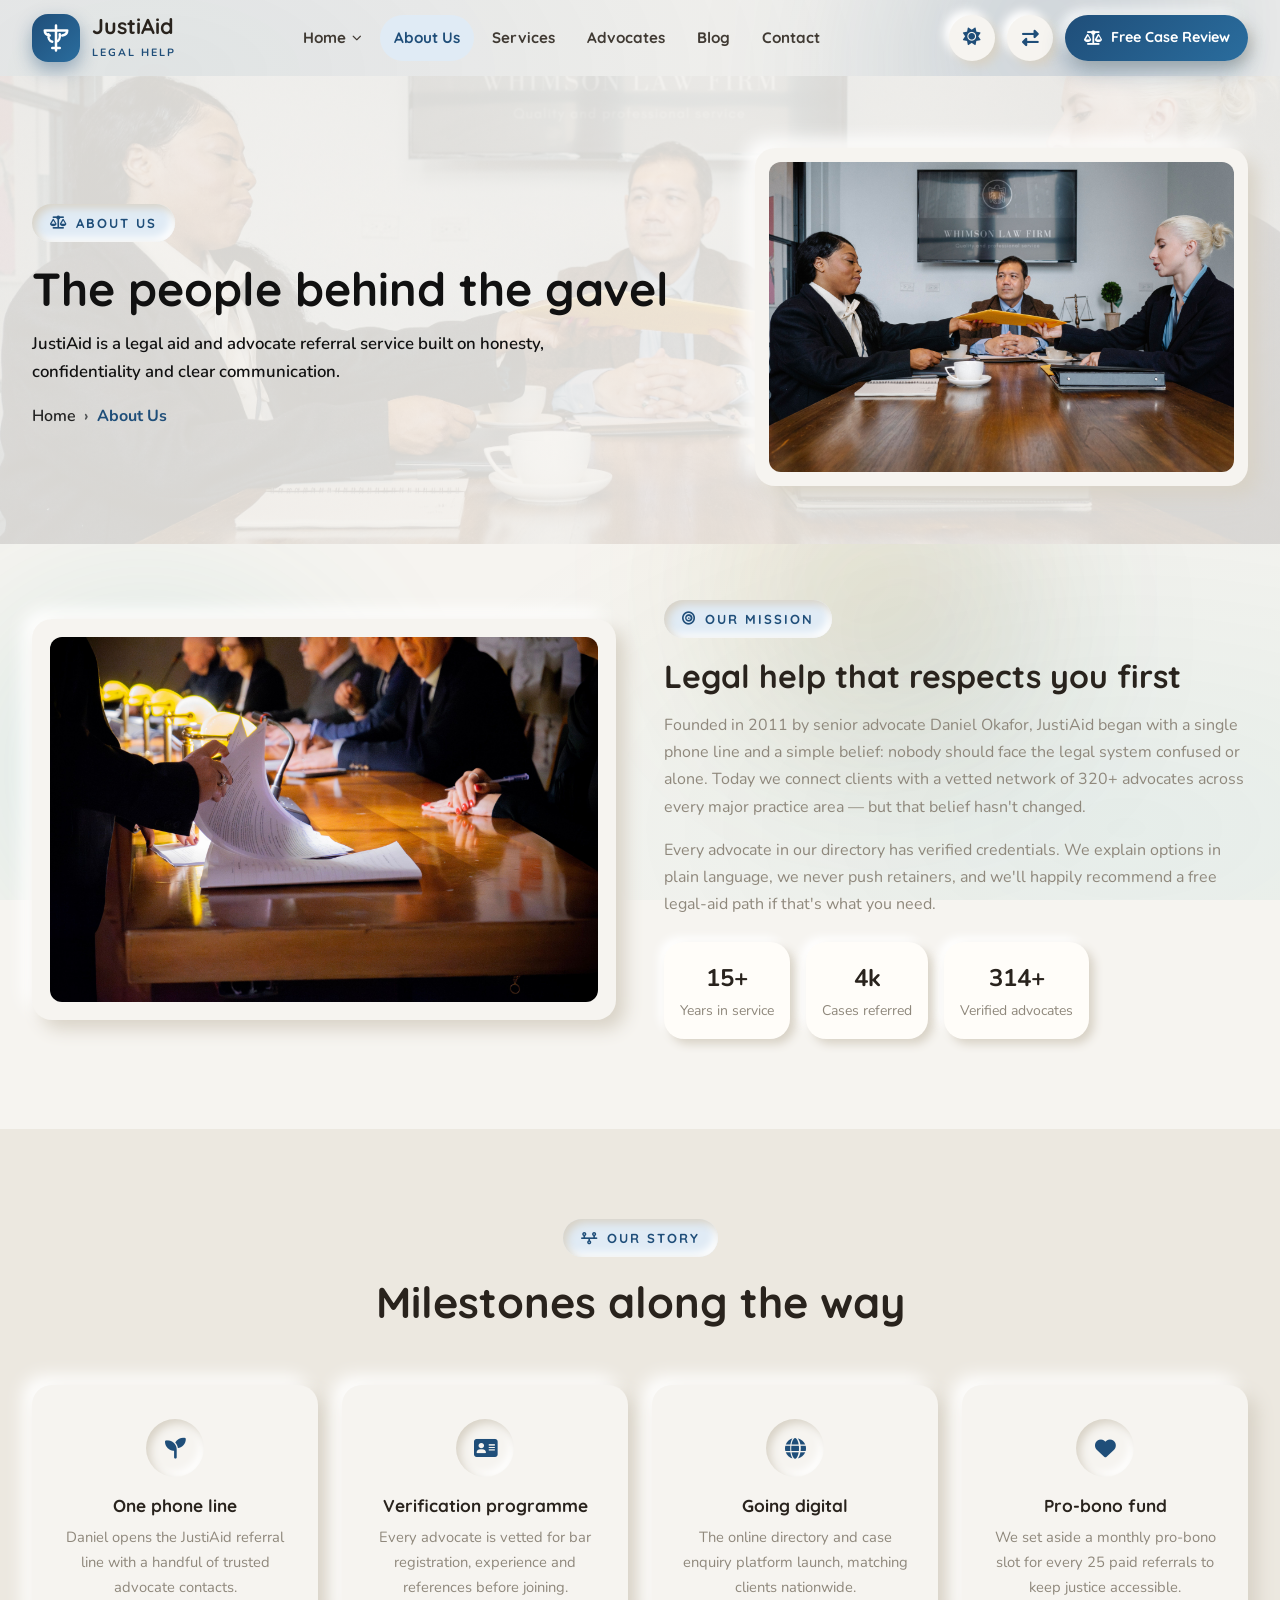
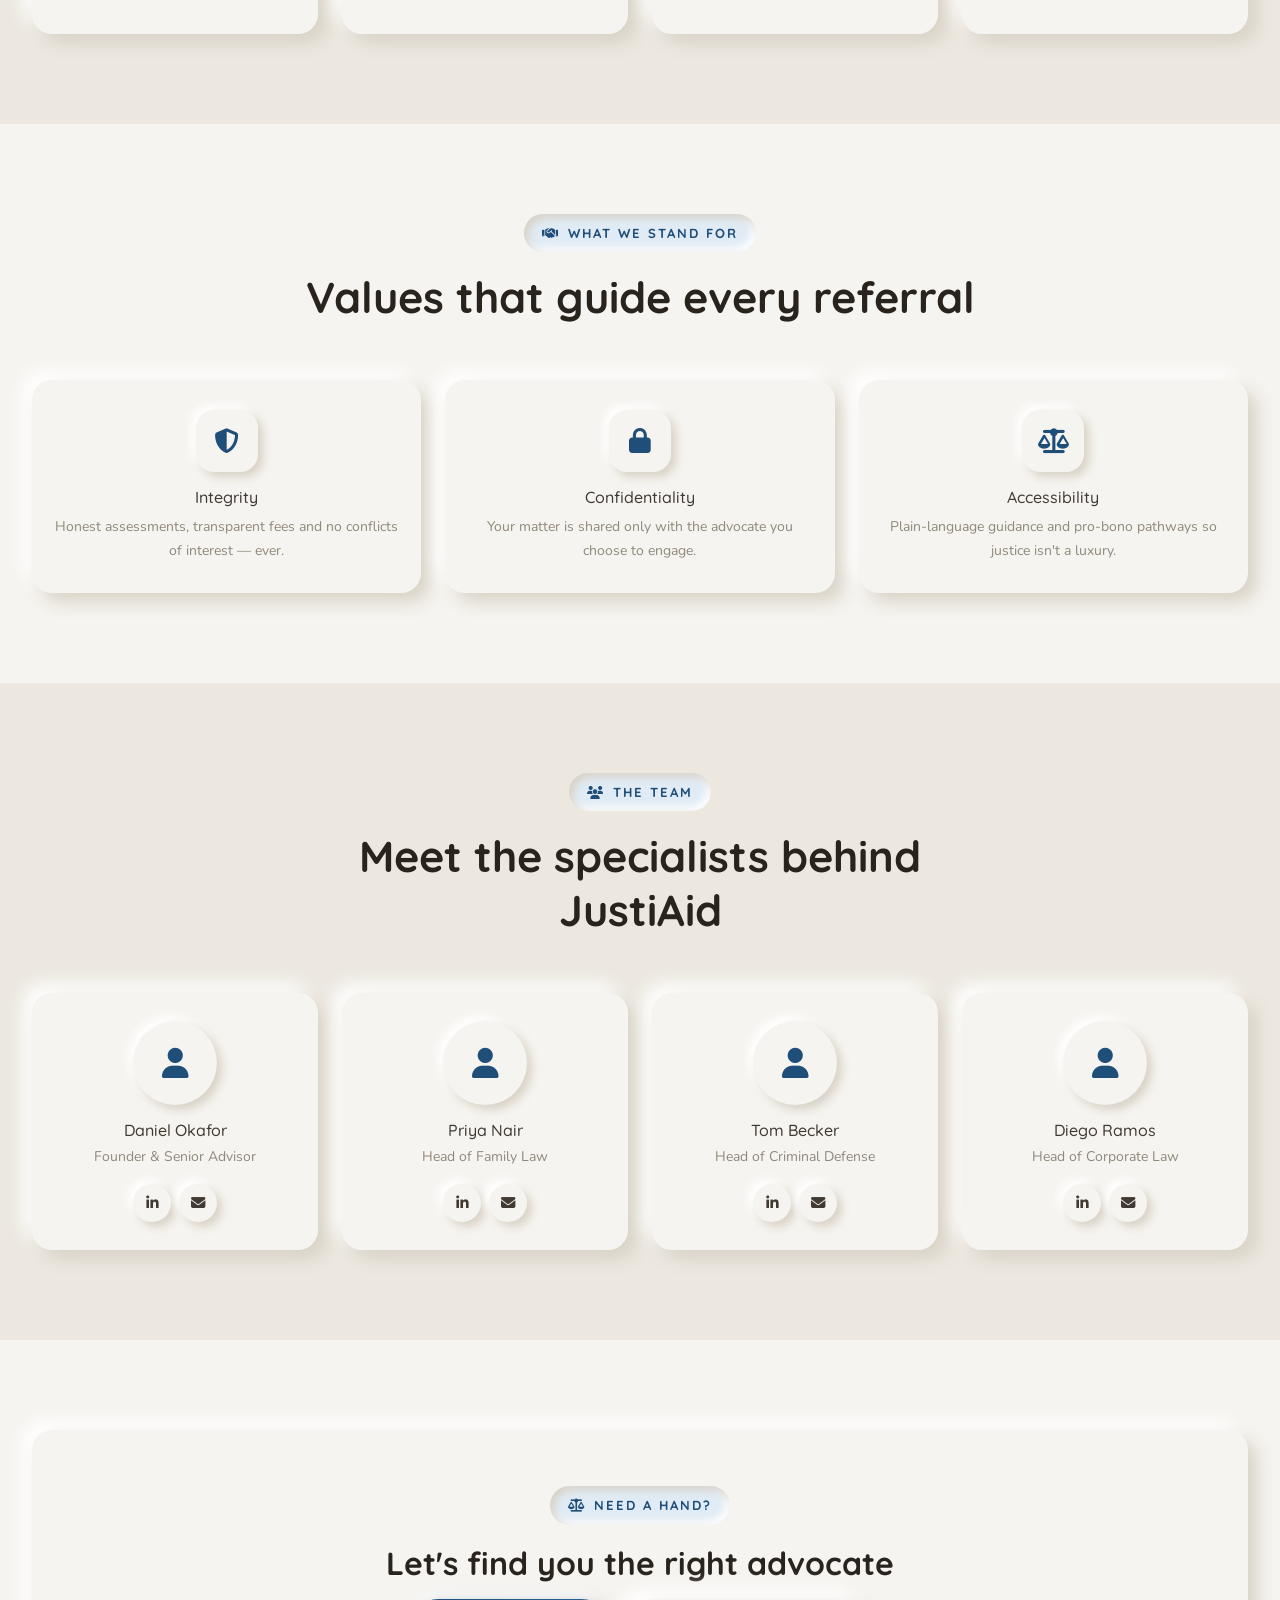
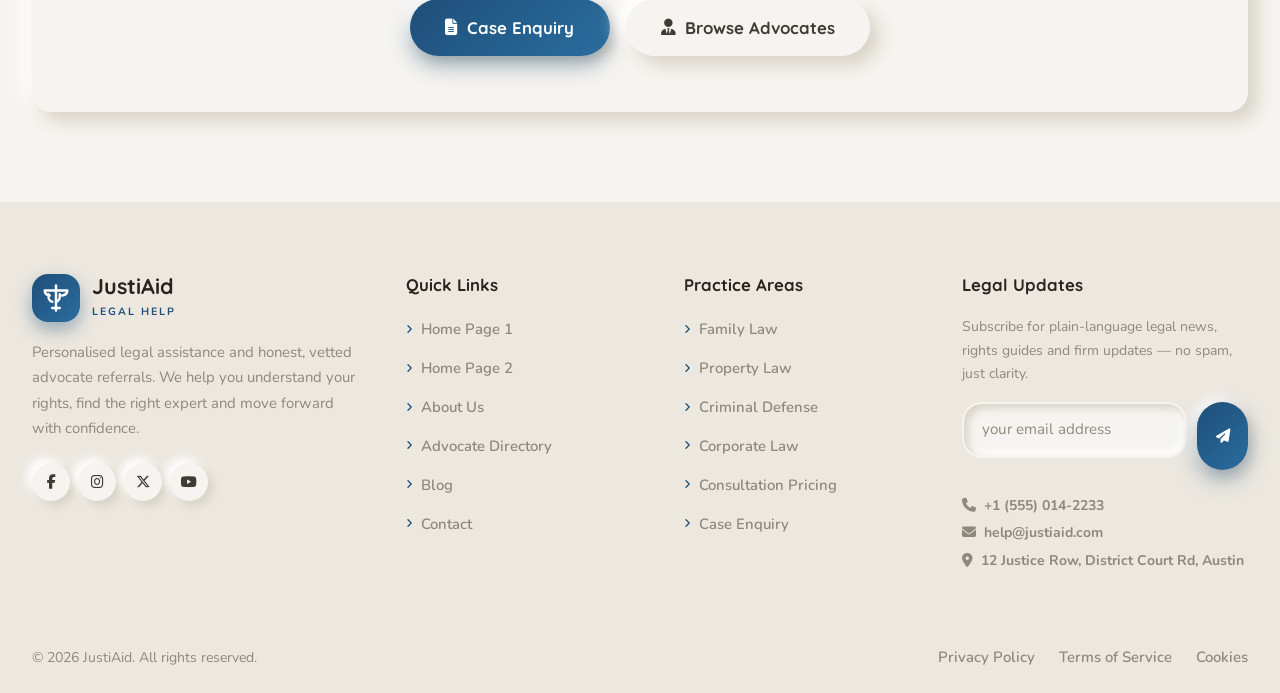
==== commit 9aedf7df: "changes" ====
--- a/about.html
+++ b/about.html
@@ -39,13 +39,13 @@
 
   <main>
     <!-- Page header -->
-    <section class="page-header" aria-label="About JustiAid" style="background:linear-gradient(rgba(var(--bg-rgb),.7),rgba(var(--bg-rgb),.7)),url('assets/images/pexels-sora-shimazaki-5673478.jpg') center/cover no-repeat">
+    <section class="page-header" aria-label="About JustiAid" style="background:linear-gradient(rgba(var(--bg-rgb),.88),rgba(var(--bg-rgb),.88)),url('assets/images/pexels-sora-shimazaki-5673478.jpg') center/cover no-repeat">
       <div class="container">
         <div class="row align-items-center g-4">
           <div class="col-lg-7 text-lg-start">
             <span class="sec-eyebrow reveal"><i class="fa-solid fa-scale-balanced"></i> About us</span>
             <h1 class="reveal">The people behind the gavel</h1>
-            <p class="text-muted reveal reveal-delay-1" style="max-width:520px">JustiAid is a legal aid and advocate
+            <p class="reveal reveal-delay-1 page-header-lead" style="max-width:520px;color:#111111;font-weight:600">JustiAid is a legal aid and advocate
               referral service built on honesty, confidentiality and clear communication.</p>
             <nav aria-label="breadcrumb">
               <ol class="breadcrumb reveal justify-content-center justify-content-lg-start">
--- a/css/style.css
+++ b/css/style.css
@@ -41,7 +41,7 @@
   --card: #191b1f;
   --surface: #20232a;
   --text: #e8e6e0;
-  --text-muted: #9a958a;
+  --text-muted: #b5afa5;
   --heading: #f6f4f0;
   --accent: #6f9fd8;
   --accent-2: #8cb4e0;
@@ -149,40 +149,131 @@
   border-radius: 50px; padding: .72rem 1.6rem;
   transition: transform .3s ease, box-shadow .3s ease, background .3s ease, color .3s ease;
   display: inline-flex; align-items: center; justify-content: center; gap: 9px;
+  text-decoration: none;
 }
 .btn-sm { padding: .5rem 1.15rem; font-size: .9rem; }
 .btn-lg { padding: 1rem 2.2rem; font-size: 1.05rem; }
 
-.btn-accent {
-  color: #fff;
+/* Force accent buttons (all states) to stay white — prevent Bootstrap default .btn:active from turning text black */
+.btn-accent,
+a.btn-accent,
+button.btn-accent {
+  color: #fff !important;
   background: linear-gradient(135deg, #1f4e79, #2a6d9e);
   box-shadow: 0 10px 22px rgba(31, 78, 121, .38), 5px 5px 12px var(--shd), -5px -5px 12px var(--shl);
 }
-.btn-accent:hover { color: #fff; transform: translateY(-3px); box-shadow: 0 16px 30px rgba(31, 78, 121, .45), 7px 7px 16px var(--shd), -7px -7px 16px var(--shl); }
-[data-theme="dark"] .btn-accent { color: #fff; background: linear-gradient(135deg, #1f4e79, #2a6d9e); }
-[data-theme="dark"] .btn-accent:hover { color: #fff; }
-.btn-accent:active { transform: translateY(0) scale(.98); }
-
-.btn-ghost {
-  color: var(--text);
+.btn-accent:hover,
+.btn-accent:focus,
+.btn-accent:active,
+.btn-accent:focus-visible,
+.btn-accent:visited,
+.btn-accent.active,
+.btn-accent:first-child:active,
+:not(.btn-check) + .btn-accent:active,
+a.btn-accent:hover,
+a.btn-accent:focus,
+a.btn-accent:active,
+a.btn-accent:visited,
+button.btn-accent:hover,
+button.btn-accent:focus,
+button.btn-accent:active {
+  color: #fff !important;
+  background: linear-gradient(135deg, #184267, #245e8a) !important;
+}
+.btn-accent:hover { transform: translateY(-3px); box-shadow: 0 16px 30px rgba(31, 78, 121, .45), 7px 7px 16px var(--shd), -7px -7px 16px var(--shl); }
+.btn-accent:active,
+.btn-accent:focus:active { transform: translateY(0) scale(.98); }
+
+[data-theme="dark"] .btn-accent,
+[data-theme="dark"] a.btn-accent,
+[data-theme="dark"] button.btn-accent {
+  color: #fff !important;
+  background: linear-gradient(135deg, #1f4e79, #2a6d9e);
+}
+[data-theme="dark"] .btn-accent:hover,
+[data-theme="dark"] .btn-accent:focus,
+[data-theme="dark"] .btn-accent:active,
+[data-theme="dark"] .btn-accent:focus-visible,
+[data-theme="dark"] a.btn-accent:hover,
+[data-theme="dark"] a.btn-accent:focus,
+[data-theme="dark"] a.btn-accent:active {
+  color: #fff !important;
+  background: linear-gradient(135deg, #245d8f, #337cb0) !important;
+}
+
+.btn-ghost,
+a.btn-ghost,
+button.btn-ghost {
+  color: var(--text) !important;
   background: var(--bg);
   box-shadow: var(--shadow-2);
 }
-.btn-ghost:hover { color: var(--accent); transform: translateY(-3px); box-shadow: var(--shadow-3); }
-.btn-ghost:active { box-shadow: var(--inset-2); transform: scale(.98); }
-
-.btn-outline-accent {
-  color: var(--accent); background: transparent;
+.btn-ghost:hover,
+.btn-ghost:focus,
+.btn-ghost:focus-visible,
+a.btn-ghost:hover,
+a.btn-ghost:focus,
+a.btn-ghost:visited {
+  color: var(--accent) !important;
+  transform: translateY(-3px);
+  box-shadow: var(--shadow-3);
+}
+.btn-ghost:active,
+a.btn-ghost:active,
+button.btn-ghost:active {
+  color: var(--accent) !important;
+  box-shadow: var(--inset-2);
+  transform: scale(.98);
+}
+
+.btn-outline-accent,
+a.btn-outline-accent,
+button.btn-outline-accent {
+  color: var(--accent) !important;
+  background: transparent;
   border: 2px solid var(--accent);
 }
-.btn-outline-accent:hover { color: #fff; background: linear-gradient(135deg, #1f4e79, #2a6d9e); border-color: transparent; transform: translateY(-3px); }
-[data-theme="dark"] .btn-outline-accent:hover { color: #fff; }
+.btn-outline-accent:hover,
+.btn-outline-accent:focus,
+.btn-outline-accent:active,
+.btn-outline-accent:focus-visible,
+.btn-outline-accent.active,
+.btn-outline-accent:first-child:active,
+:not(.btn-check) + .btn-outline-accent:active,
+a.btn-outline-accent:hover,
+a.btn-outline-accent:focus,
+a.btn-outline-accent:active,
+a.btn-outline-accent:visited,
+button.btn-outline-accent:hover,
+button.btn-outline-accent:focus,
+button.btn-outline-accent:active {
+  color: #fff !important;
+  background: linear-gradient(135deg, #1f4e79, #2a6d9e) !important;
+  border-color: transparent !important;
+}
+.btn-outline-accent:hover { transform: translateY(-3px); }
+.btn-outline-accent:active { transform: translateY(0) scale(.98); }
+
+[data-theme="dark"] .btn-outline-accent:hover,
+[data-theme="dark"] .btn-outline-accent:focus,
+[data-theme="dark"] .btn-outline-accent:active,
+[data-theme="dark"] a.btn-outline-accent:hover,
+[data-theme="dark"] a.btn-outline-accent:focus,
+[data-theme="dark"] a.btn-outline-accent:active {
+  color: #fff !important;
+}
 
 .btn-icon {
   width: 46px; height: 46px; padding: 0; border-radius: 50%;
-  color: var(--text); background: var(--bg); box-shadow: var(--shadow-1);
-}
-.btn-icon:hover { color: var(--accent); transform: translateY(-2px); box-shadow: var(--shadow-2); }
+  color: var(--text) !important; background: var(--bg); box-shadow: var(--shadow-1);
+}
+.btn-icon:hover,
+.btn-icon:focus,
+.btn-icon:active {
+  color: var(--accent) !important;
+  transform: translateY(-2px);
+  box-shadow: var(--shadow-2);
+}
 
 .btn-block { width: 100%; }
 
@@ -306,12 +397,11 @@
 [data-theme="dark"] .theme-toggle .icon-sun { display: none; }
 
 .rtl-toggle {
-  width: auto; min-width: 58px; padding: 0 14px;
-  border-radius: 50px; border: none; cursor: pointer;
-  background: var(--bg); color: var(--text);
-  font-family: var(--font-head); font-weight: 700; font-size: .82rem; letter-spacing: 1px;
+  width: var(--nav-btn-h); border-radius: 50%;
+  border: none; cursor: pointer;
+  background: var(--bg); color: var(--accent); font-size: 1.05rem;
   box-shadow: var(--shadow-1);
-  display: inline-flex; align-items: center; justify-content: center; gap: 7px;
+  display: grid; place-items: center;
   transition: box-shadow .3s ease, transform .3s ease, color .3s ease;
 }
 .rtl-toggle:hover { box-shadow: var(--shadow-2); color: var(--accent); transform: translateY(-2px); }
@@ -332,9 +422,14 @@
    (Bootstrap .btn default, the site-wide a { color } rule, or a theme) can
    override it back to a dark/black colour. */
 .nav-actions .btn-accent,
-.nav-actions .btn-accent:hover { color: #fff !important; }
+.nav-actions .btn-accent:hover,
+.nav-actions .btn-accent:focus,
+.nav-actions .btn-accent:active,
+.nav-actions .btn-accent:visited,
 [data-theme="dark"] .nav-actions .btn-accent,
-[data-theme="dark"] .nav-actions .btn-accent:hover { color: #fff !important; }
+[data-theme="dark"] .nav-actions .btn-accent:hover,
+[data-theme="dark"] .nav-actions .btn-accent:focus,
+[data-theme="dark"] .nav-actions .btn-accent:active { color: #fff !important; }
 
 @media (max-width: 1199.98px) {
   .nav-toggle { display: flex; }
@@ -410,7 +505,7 @@
 
 /* ============ Hero ============ */
 .hero { position: relative; padding: 70px 0 90px; overflow: hidden; }
-.hero-inner { display: grid; grid-template-columns: .95fr 1.05fr; align-items: center; gap: 48px; }
+.hero-inner { display: grid; grid-template-columns: 1fr 1fr; align-items: center; gap: 48px; }
 
 /* Hero copy is center-aligned (text, buttons and stats) within its column,
    on every breakpoint — not just the stacked mobile layout. */
@@ -432,9 +527,9 @@
 .hero-stat b { font-family: var(--font-head); font-size: 1.5rem; color: var(--heading); display: block; line-height: 1; }
 .hero-stat span { font-size: .8rem; color: var(--text-muted); font-weight: 600; }
 
-.hero-visual { position: relative; max-width: 440px; margin-inline: auto; }
+.hero-visual { position: relative; width: 100%; max-width: 520px; margin-inline: auto; }
 .hero-visual .neu { padding: 18px; position: relative; z-index: 2; }
-.hero-visual img { border-radius: calc(var(--r-md) - 8px); display: block; width: 100%; }
+.hero-visual img { border-radius: calc(var(--r-md) - 8px); display: block; width: 100%; aspect-ratio: 4 / 3.3; object-fit: cover; }
 .hero-float {
   position: absolute; z-index: 3;
   background: var(--surface);
@@ -445,7 +540,7 @@
   animation: floaty 5s ease-in-out infinite;
 }
 .hero-float.f1 { bottom: 26px; left: -28px; }
-.hero-float.f2 { top: 30px; right: -24px; animation-delay: 1.4s; }
+.hero-float.f2 { top: 30px; right: -28px; animation-delay: 1.4s; }
 .hero-float .f-ico {
   width: 30px; height: 30px; border-radius: 9px; flex-shrink: 0;
   display: grid; place-items: center; font-size: .85rem; color: var(--accent);
@@ -536,9 +631,9 @@
 .service-card { padding: 30px 26px; display: flex; flex-direction: column; }
 .service-card h3 { font-size: 1.18rem; margin: 18px 0 10px; }
 .service-card p { color: var(--text-muted); font-size: .94rem; }
-.card-link { font-weight: 700; font-family: var(--font-head); color: var(--accent); display: inline-flex; align-items: center; gap: 6px; }
-.card-link:hover { color: var(--accent-2); }
-.service-card .card-link:hover { color: var(--accent-2); }
+.card-link { font-weight: 700; font-family: var(--font-head); color: var(--accent) !important; display: inline-flex; align-items: center; gap: 6px; }
+.card-link:hover, .card-link:focus, .card-link:active, .card-link:visited { color: var(--accent-2) !important; }
+.service-card .card-link:hover, .service-card .card-link:focus, .service-card .card-link:active { color: var(--accent-2) !important; }
 .service-card > div:last-child:has(.card-link) { margin-top: auto; }
 
 /* Clickable whole-card links (service + resource cards as anchors) */
@@ -759,17 +854,267 @@
 .check-label input { width: 19px; height: 19px; accent-color: var(--accent); margin-top: 3px; flex-shrink: 0; }
 .check-label input.invalid { outline: 2px solid #ef4444; outline-offset: 2px; border-radius: 4px; }
 
+/* ============ Dark Theme Contrast & Form Overrides ============ */
+[data-theme="dark"] .page-header .text-muted { color: #e0dcd4 !important; }
+[data-theme="dark"] .page-header .breadcrumb a { color: #d2cdc4; }
+[data-theme="dark"] .page-header .breadcrumb a:hover { color: var(--accent); }
+[data-theme="dark"] .page-header .breadcrumb-item + .breadcrumb-item::before { color: #a49e93; }
+[data-theme="dark"] .sec-eyebrow { color: #8cb4e0; background: #1e2a3a; border: 1px solid rgba(140, 180, 224, 0.25); }
+[data-theme="dark"] .card-neu p.text-muted,
+[data-theme="dark"] .info-card p,
+[data-theme="dark"] .section p.text-muted { color: #cdc8be !important; }
+[data-theme="dark"] .contact-link { color: #8cb4e0; font-weight: 700; }
+[data-theme="dark"] .contact-link:hover { color: #badaff; text-decoration: underline; }
+[data-theme="dark"] .neu-flat { background: var(--surface); border: 1px solid rgba(255, 255, 255, 0.08); }
+[data-theme="dark"] .neu-flat p,
+[data-theme="dark"] .neu-flat .text-muted { color: #e2ded5 !important; }
+[data-theme="dark"] #enquiry ul.list-unstyled li { color: #e2ded5; }
+[data-theme="dark"] .field { background: var(--surface); color: #f6f4f0; border: 1px solid rgba(255, 255, 255, 0.1); }
+[data-theme="dark"] .field:focus { border-color: var(--accent); background: #232731; }
+[data-theme="dark"] .field::placeholder { color: #aba59a; }
+[data-theme="dark"] select.field { background-color: var(--surface); color: #f6f4f0; background-image: linear-gradient(45deg, transparent 50%, #b8b2a7 50%), linear-gradient(135deg, #b8b2a7 50%, transparent 50%); }
+[data-theme="dark"] select.field option { background-color: #20232a; color: #f6f4f0; }
+[data-theme="dark"] select.field option:disabled { color: #888277; }
+[data-theme="dark"] .form-label { color: #f6f4f0; }
+[data-theme="dark"] .form-check-label { color: #ded9cf !important; }
+[data-theme="dark"] .form-check-input { background-color: var(--surface); border: 2px solid #8e887d; }
+[data-theme="dark"] .form-check-input:checked { background-color: var(--accent); border-color: var(--accent); }
+[data-theme="dark"] .is-invalid-msg { color: #ff7575; }
+[data-theme="dark"] .field.invalid { border-color: #ff6b6b; box-shadow: var(--inset-1), 0 0 0 4px rgba(255, 107, 107, 0.2); }
+[data-theme="dark"] .alert-danger { background: rgba(239, 68, 68, 0.18); border: 1px solid rgba(239, 68, 68, 0.45); color: #ff9b9b; }
+[data-theme="dark"] .alert-success { background: rgba(47, 165, 155, 0.2); border: 1px solid rgba(47, 165, 155, 0.45); color: #82eedd; }
+[data-theme="dark"] .alert-success strong,
+[data-theme="dark"] .alert-success span { color: #f0fdfa; }
+
 /* ============ Page header / breadcrumb ============ */
-.page-header { padding: 72px 0 58px; position: relative; overflow: hidden; margin-bottom: 48px; text-align: center;
-  background: linear-gradient(rgba(var(--bg-rgb), .7), rgba(var(--bg-rgb), .7)), url('../assets/images/banner.jpg') center/cover no-repeat; }
+.page-header {
+  padding: 72px 0 58px;
+  position: relative;
+  overflow: hidden;
+  margin-bottom: 48px;
+  text-align: center;
+  background: linear-gradient(rgba(var(--bg-rgb), .88), rgba(var(--bg-rgb), .88)), url('../assets/images/banner.jpg') center/cover no-repeat;
+}
 .page-header > .container, .hero > .container { position: relative; z-index: 1; }
-html[data-theme="light"] .page-header .text-muted { color: #444 !important; }
-html[data-theme="light"] .page-header .breadcrumb a { color: #444; }
-.page-header h1 { font-size: clamp(2rem, 4vw, 2.9rem); font-weight: 800; margin-bottom: 12px; }
+.page-header h1 {
+  font-size: clamp(2rem, 4vw, 2.9rem);
+  font-weight: 800;
+  margin-bottom: 12px;
+  color: #111111;
+}
+.page-header p,
+.page-header .text-muted,
+.page-header-lead {
+  color: #111111 !important;
+  font-weight: 600;
+  font-size: 1.05rem;
+}
+.page-header .breadcrumb a {
+  color: #222222;
+  font-weight: 600;
+}
+.page-header .breadcrumb .active {
+  color: var(--accent);
+  font-weight: 700;
+}
 .breadcrumb { --bs-breadcrumb-divider: '›'; margin: 0; justify-content: center; }
 .breadcrumb a { color: var(--text-muted); font-weight: 600; }
 .breadcrumb a:hover { color: var(--accent); }
 .breadcrumb .active { color: var(--accent); font-weight: 600; }
+
+[data-theme="dark"] .page-header h1 {
+  color: #ffffff !important;
+}
+[data-theme="dark"] .page-header p,
+[data-theme="dark"] .page-header .text-muted,
+[data-theme="dark"] .page-header-lead {
+  color: #f1ede4 !important;
+  font-weight: 500;
+}
+[data-theme="dark"] .page-header .breadcrumb a {
+  color: #d2cdc4;
+}
+[data-theme="dark"] .page-header .breadcrumb a:hover {
+  color: var(--accent);
+}
+[data-theme="dark"] .page-header .breadcrumb-item + .breadcrumb-item::before {
+  color: #a49e93;
+}
+
+/* ============ Card Badges & Pills ============ */
+.card-body-neu .badge,
+.card-body-neu .badge-soft,
+.blog-card .card-body-neu .badge {
+  align-self: flex-start !important;
+  width: fit-content !important;
+  max-width: fit-content !important;
+  text-align: left !important;
+  display: inline-flex !important;
+  align-items: center;
+  padding: 6px 14px;
+  font-size: 0.78rem;
+  font-weight: 700;
+  border-radius: 999px;
+  margin-bottom: 0.75rem;
+  box-shadow: var(--inset-1);
+}
+[dir="rtl"] .card-body-neu .badge,
+[dir="rtl"] .blog-card .card-body-neu .badge {
+  text-align: right !important;
+  align-self: flex-start !important;
+}
+
+/* ============ Mobile Blog Search (360px & 768px) ============ */
+.blog-mobile-search-card {
+  border-radius: var(--r-md);
+  margin-bottom: 24px;
+  background: var(--surface);
+  border: 1px solid rgba(var(--accent-rgb), 0.12);
+}
+@media (max-width: 991.98px) {
+  .blog-mobile-search-card {
+    display: block !important;
+    margin-bottom: 22px;
+  }
+  .blog-mobile-search-card .field {
+    width: 100%;
+    font-size: 0.95rem;
+  }
+}
+
+/* ============ Service Card Image Containers ============ */
+.service-card {
+  overflow: hidden;
+  display: flex;
+  flex-direction: column;
+}
+.service-card.has-img {
+  padding: 0 !important;
+}
+.service-card .card-thumb {
+  height: 185px;
+  width: 100%;
+  overflow: hidden;
+  position: relative;
+  border-radius: calc(var(--r-md) - 6px) calc(var(--r-md) - 6px) 0 0;
+}
+.service-card .card-thumb img {
+  width: 100%;
+  height: 100%;
+  object-fit: cover;
+  transition: transform .4s cubic-bezier(0.2, 0, 0.2, 1);
+}
+.service-card:hover .card-thumb img {
+  transform: scale(1.06);
+}
+.service-card .card-content {
+  padding: 24px 22px;
+  display: flex;
+  flex-direction: column;
+  flex-grow: 1;
+}
+.resource-card-title {
+  white-space: nowrap;
+  overflow: hidden;
+  text-overflow: ellipsis;
+  font-size: 1.05rem;
+  line-height: 1.35;
+}
+
+/* ============ Testimonials / Client Stories ============ */
+.section-pad {
+  padding: 95px 0;
+}
+@media (max-width: 768px) {
+  .section-pad {
+    padding: 68px 0;
+  }
+}
+.t-card {
+  padding: 44px 38px 36px !important;
+  border-radius: var(--r-lg);
+  position: relative;
+  margin-inline: auto;
+  box-shadow: var(--shadow-2);
+}
+.t-card .stars {
+  color: var(--gold);
+  font-size: 1.25rem;
+  letter-spacing: 4px;
+  margin-bottom: 18px;
+}
+.t-card blockquote {
+  font-size: 1.15rem;
+  font-style: italic;
+  line-height: 1.75;
+  color: var(--text);
+  margin-bottom: 24px;
+  border: none;
+  padding: 0;
+}
+.t-user {
+  display: flex;
+  align-items: center;
+  gap: 14px;
+  margin-top: 16px;
+}
+.t-user img {
+  width: 64px;
+  height: 64px;
+  border-radius: 50%;
+  object-fit: cover;
+  object-position: center 15%;
+  box-shadow: var(--shadow-2);
+  border: 2.5px solid var(--accent);
+  background: var(--surface);
+}
+.t-user b {
+  display: block;
+  color: var(--heading);
+  font-size: 1.05rem;
+}
+.t-user small {
+  display: block;
+  color: var(--text-muted);
+  font-size: 0.88rem;
+}
+.carousel-ctrl {
+  width: 44px;
+  height: 44px;
+  border-radius: 50%;
+  border: none;
+  background: var(--bg);
+  box-shadow: var(--shadow-1);
+  color: var(--accent);
+  display: inline-flex;
+  align-items: center;
+  justify-content: center;
+  transition: all .25s ease;
+  cursor: pointer;
+}
+.carousel-ctrl:hover {
+  box-shadow: var(--shadow-2);
+  transform: translateY(-2px);
+  color: var(--accent-2);
+}
+.carousel-ctrl:active {
+  box-shadow: var(--inset-1);
+}
+.carousel-indicators [data-bs-target] {
+  width: 10px;
+  height: 10px;
+  border-radius: 50%;
+  background-color: var(--shd);
+  border: none;
+  opacity: 0.7;
+  transition: all .3s ease;
+}
+.carousel-indicators .active {
+  width: 28px;
+  border-radius: 12px;
+  background-color: var(--accent);
+  opacity: 1;
+}
 
 /* Page header without background image (centered) */
 .page-header-plain { background: none; text-align: center; padding: 44px 0 20px; margin-bottom: 8px; }
@@ -922,7 +1267,8 @@
 .footer-links a { color: var(--text-muted); font-size: .93rem; font-weight: 600; display: inline-flex; align-items: center; gap: 8px; }
 .footer-links a:hover { color: var(--accent); transform: translateX(4px); }
 .footer-links a i { font-size: .65rem; color: var(--accent); }
-.footer-news .field { margin-bottom: 12px; }
+.footer-news .field { margin-bottom: 12px; text-transform: lowercase; }
+.news-form .field, form[data-newsletter] .field { text-transform: lowercase; }
 .news-form { display: flex; gap: 10px; }
 .footer-bottom { border-top: 1px solid var(--bg-soft); padding: 22px 0; display: flex; flex-wrap: wrap; gap: 14px; align-items: center; justify-content: space-between; }
 .footer-bottom p { margin: 0; color: var(--text-muted); font-size: .88rem; }
@@ -1029,7 +1375,7 @@
 @media (max-width: 991.98px) {
   .section { padding: 64px 0; }
   .hero-inner { grid-template-columns: 1fr; gap: 56px; }
-  .hero-visual { max-width: 440px; margin-inline: auto; }
+  .hero-visual { max-width: 500px; margin-inline: auto; }
   .hero { padding: 40px 0 70px; text-align: center; }
   .hero-lead { margin-inline: auto; }
   .hero-cta { justify-content: center; }
@@ -1062,8 +1408,7 @@
   .brand-name { font-size: 1.05rem; }
   .brand-tag { display: none; }
   .nav-actions-bar { gap: 8px; }
-  .rtl-toggle { min-width: 44px; padding: 0 10px; font-size: .72rem; }
-  .theme-toggle, .nav-toggle { width: 40px; }
+  .theme-toggle, .rtl-toggle, .nav-toggle { width: 40px; }
   .nav-toggle { border-radius: 12px; font-size: 1.05rem; }
 }
 
@@ -1107,7 +1452,7 @@
 [dir="rtl"] .back-top { right: auto; left: 26px; }
 [dir="rtl"] .footer-links a:hover { transform: translateX(-4px); }
 [dir="rtl"] .hero-float.f1 { left: auto; right: -28px; }
-[dir="rtl"] .hero-float.f2 { right: auto; left: -24px; }
+[dir="rtl"] .hero-float.f2 { right: auto; left: -28px; }
 [dir="rtl"] .breadcrumb { --bs-breadcrumb-divider: '›'; direction: rtl; display: flex; align-items: center; flex-wrap: wrap; }
 [dir="rtl"] .breadcrumb-item { unicode-bidi: normal; display: flex; align-items: center; }
 [dir="rtl"] .breadcrumb-item + .breadcrumb-item::before { display: inline-flex; align-items: center; line-height: 1; margin-left: .6rem; padding-right: .25rem; }
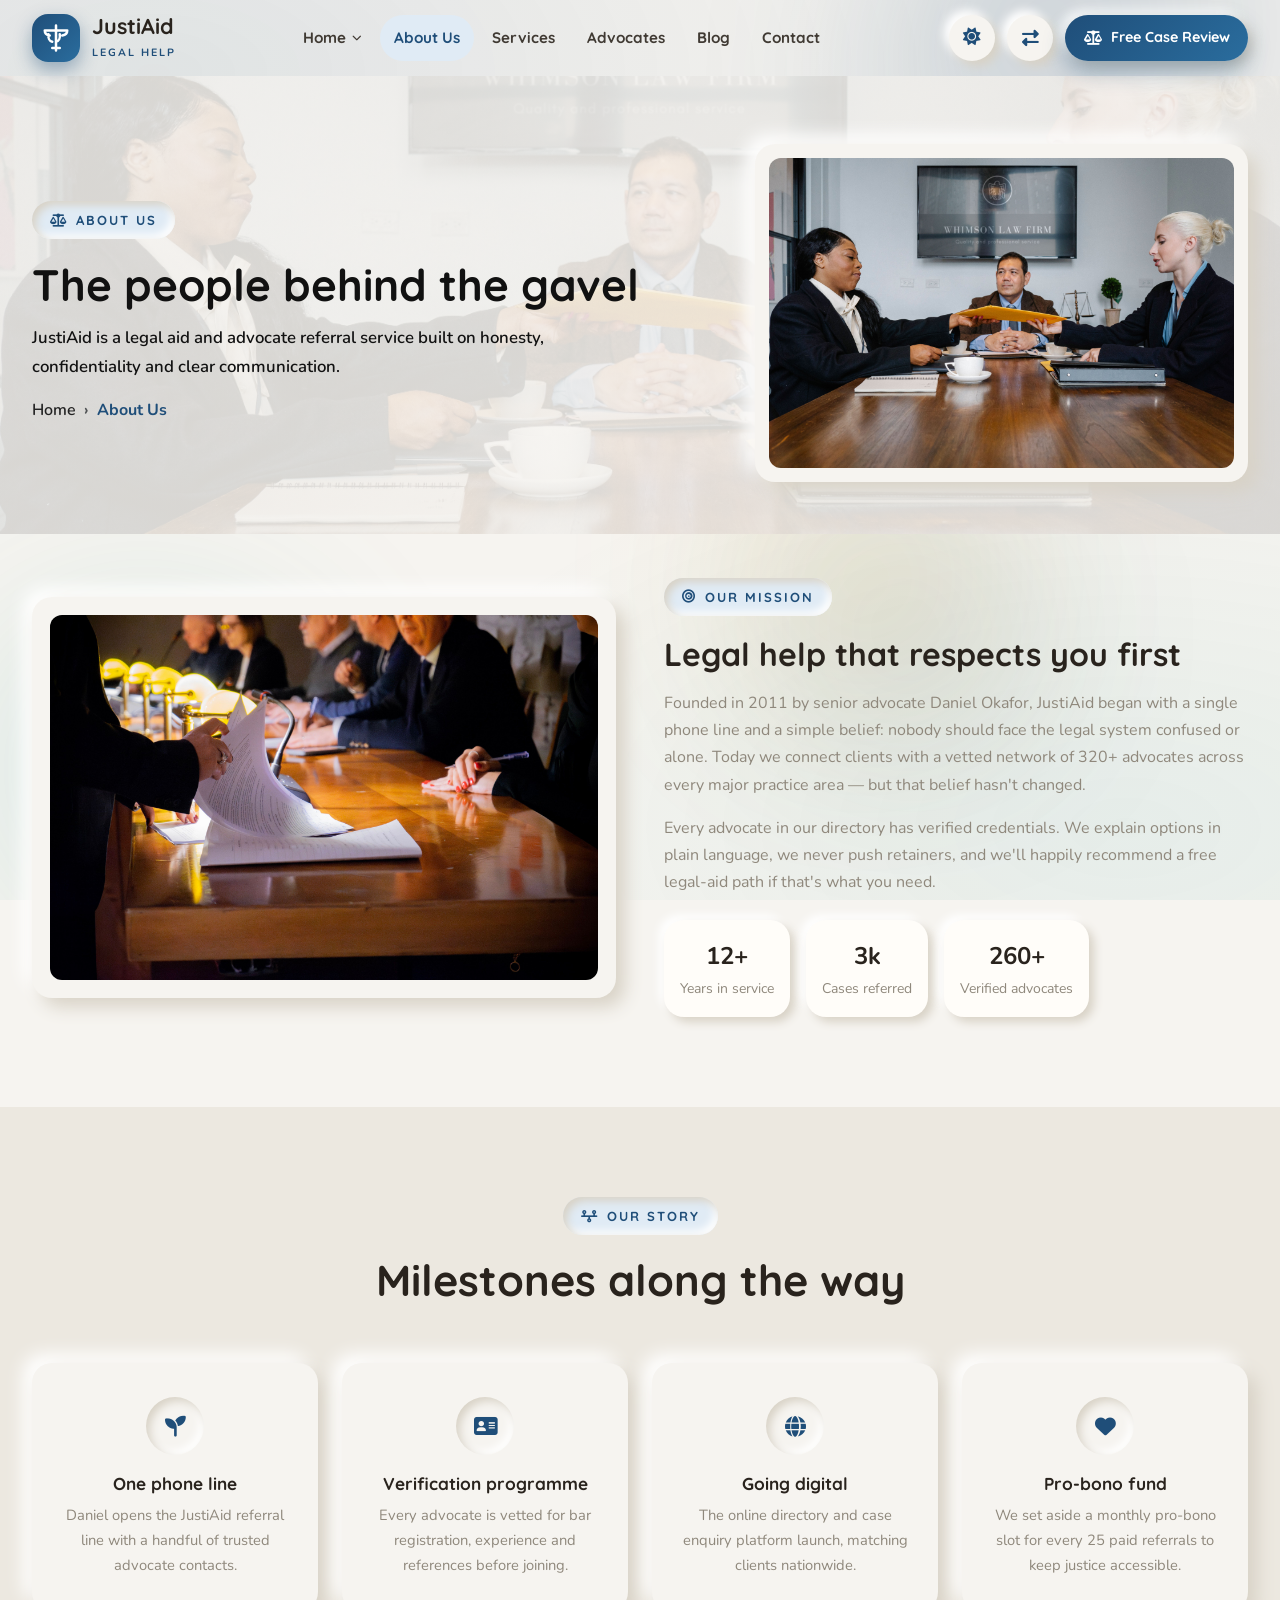
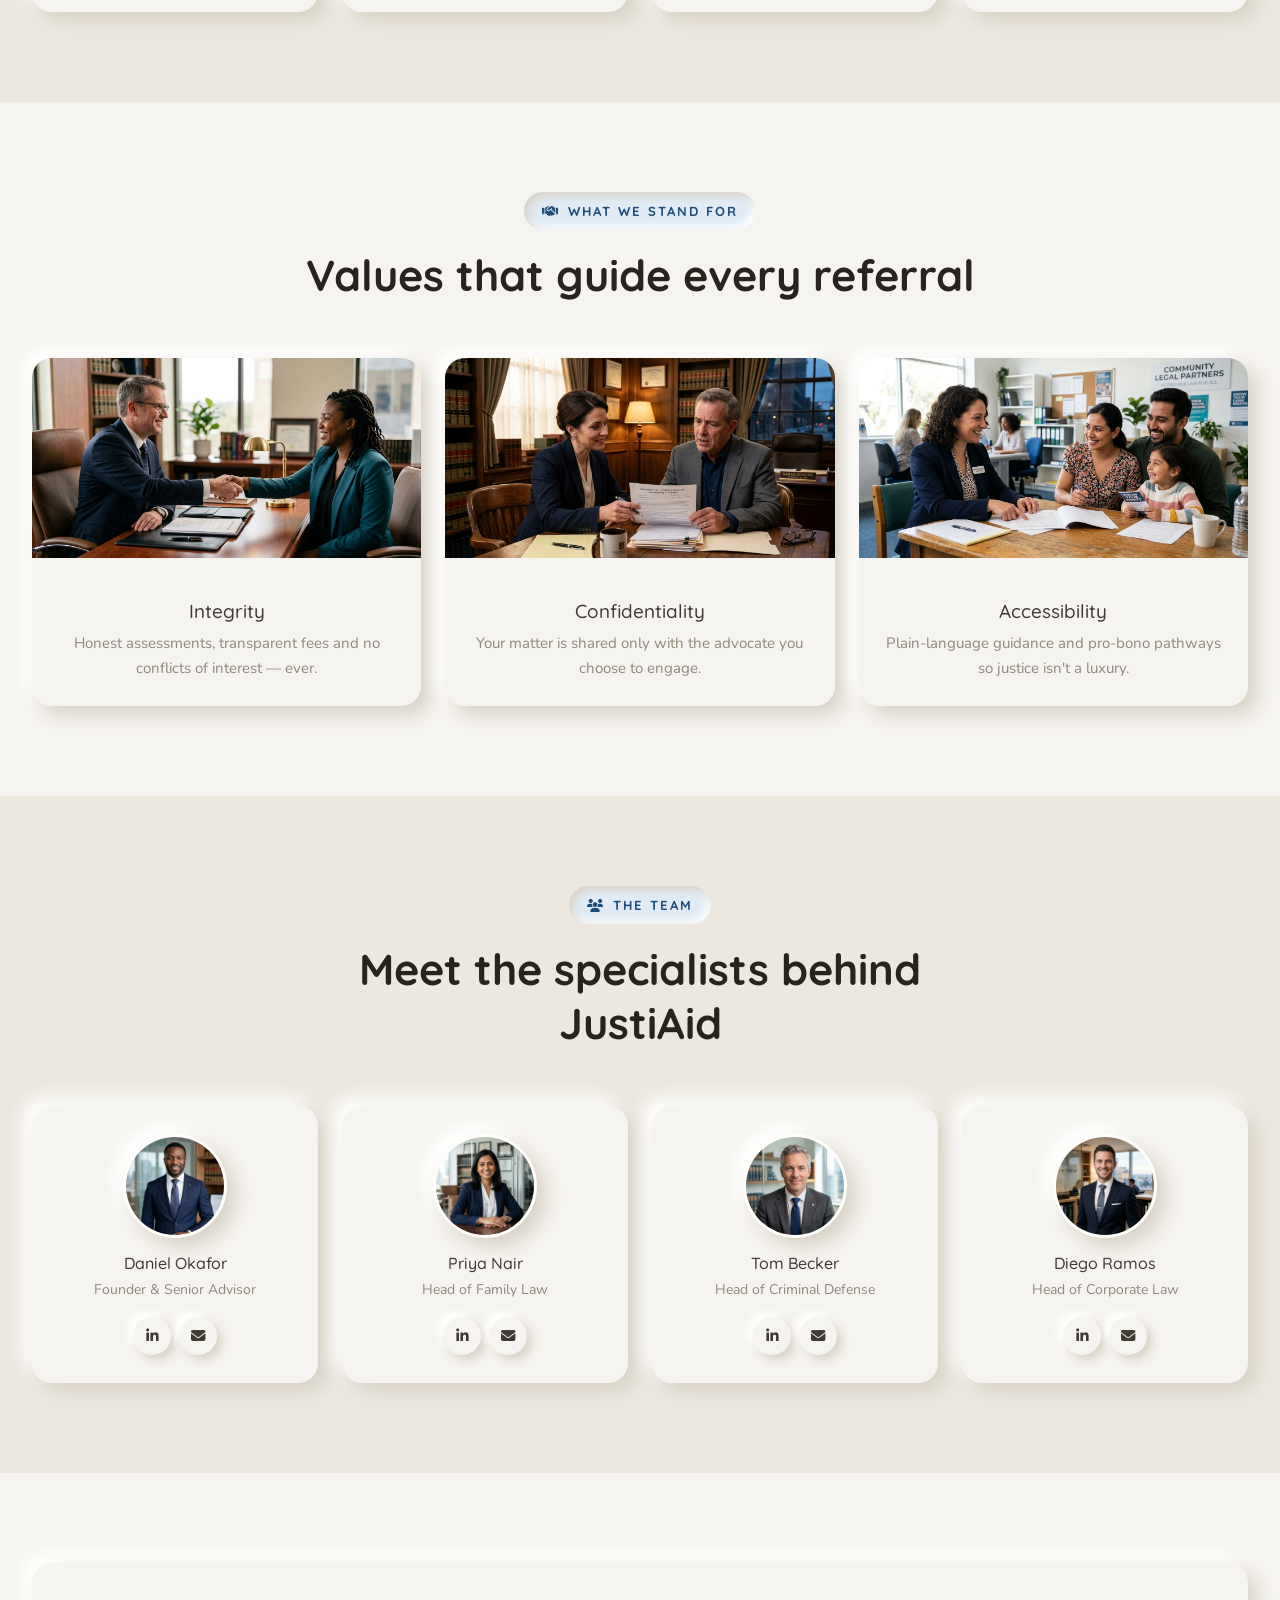
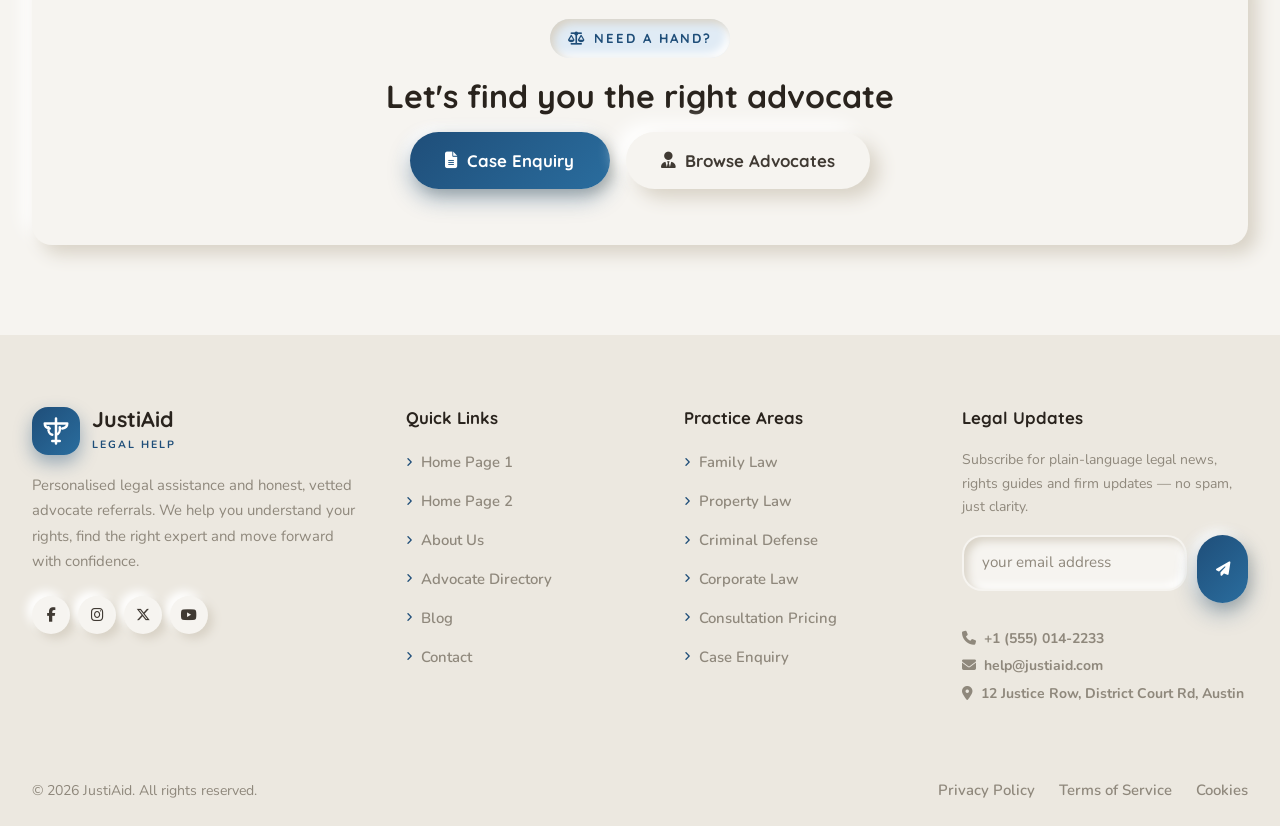
==== commit 783d33a7: "changes" ====
--- a/about.html
+++ b/about.html
@@ -149,24 +149,36 @@
         </div>
         <div class="row g-4">
           <div class="col-md-6 col-lg-4 reveal">
-            <div class="card-neu h-100 text-center" style="padding:30px 22px">
-              <span class="icon-box mx-auto mb-3"><i class="fa-solid fa-shield-halved"></i></span>
-              <h3 class="h6 mb-2">Integrity</h3>
-              <p class="small text-muted mb-0">Honest assessments, transparent fees and no conflicts of interest — ever.</p>
+            <div class="card-neu service-card has-img h-100">
+              <div class="card-thumb">
+                <img src="assets/images/value-integrity.jpg" alt="Integrity — transparent agreements and honest legal assessments">
+              </div>
+              <div class="card-content text-center">
+                <h3 class="h5 mb-2">Integrity</h3>
+                <p class="small text-muted mb-0">Honest assessments, transparent fees and no conflicts of interest — ever.</p>
+              </div>
             </div>
           </div>
           <div class="col-md-6 col-lg-4 reveal reveal-delay-1">
-            <div class="card-neu h-100 text-center" style="padding:30px 22px">
-              <span class="icon-box mx-auto mb-3"><i class="fa-solid fa-lock"></i></span>
-              <h3 class="h6 mb-2">Confidentiality</h3>
-              <p class="small text-muted mb-0">Your matter is shared only with the advocate you choose to engage.</p>
+            <div class="card-neu service-card has-img h-100">
+              <div class="card-thumb">
+                <img src="assets/images/value-confidentiality.jpg" alt="Confidentiality — private legal consultation and secure case files">
+              </div>
+              <div class="card-content text-center">
+                <h3 class="h5 mb-2">Confidentiality</h3>
+                <p class="small text-muted mb-0">Your matter is shared only with the advocate you choose to engage.</p>
+              </div>
             </div>
           </div>
           <div class="col-md-6 col-lg-4 reveal reveal-delay-2">
-            <div class="card-neu h-100 text-center" style="padding:30px 22px">
-              <span class="icon-box mx-auto mb-3"><i class="fa-solid fa-scale-balanced"></i></span>
-              <h3 class="h6 mb-2">Accessibility</h3>
-              <p class="small text-muted mb-0">Plain-language guidance and pro-bono pathways so justice isn't a luxury.</p>
+            <div class="card-neu service-card has-img h-100">
+              <div class="card-thumb">
+                <img src="assets/images/value-accessibility.jpg" alt="Accessibility — welcoming plain-language guidance and pro-bono pathways">
+              </div>
+              <div class="card-content text-center">
+                <h3 class="h5 mb-2">Accessibility</h3>
+                <p class="small text-muted mb-0">Plain-language guidance and pro-bono pathways so justice isn't a luxury.</p>
+              </div>
             </div>
           </div>
         </div>
@@ -183,7 +195,9 @@
         <div class="row g-4">
           <div class="col-md-6 col-lg-3 reveal">
             <div class="card-neu text-center" style="padding:28px 20px">
-              <span class="icon-box mx-auto mb-3" style="border-radius:50%;width:84px;height:84px;font-size:1.9rem"><i class="fa-solid fa-user"></i></span>
+              <div class="specialist-avatar mb-3 mx-auto">
+                <img src="assets/images/specialist-daniel-okafor.jpg" alt="Daniel Okafor, Founder and Senior Advisor at JustiAid">
+              </div>
               <h3 class="h6 mb-1">Daniel Okafor</h3>
               <p class="small text-muted mb-3">Founder &amp; Senior Advisor</p>
               <div class="d-flex justify-content-center gap-2">
@@ -194,7 +208,9 @@
           </div>
           <div class="col-md-6 col-lg-3 reveal reveal-delay-1">
             <div class="card-neu text-center" style="padding:28px 20px">
-              <span class="icon-box mx-auto mb-3" style="border-radius:50%;width:84px;height:84px;font-size:1.9rem"><i class="fa-solid fa-user"></i></span>
+              <div class="specialist-avatar mb-3 mx-auto">
+                <img src="assets/images/specialist-priya-nair.jpg" alt="Priya Nair, Head of Family Law at JustiAid">
+              </div>
               <h3 class="h6 mb-1">Priya Nair</h3>
               <p class="small text-muted mb-3">Head of Family Law</p>
               <div class="d-flex justify-content-center gap-2">
@@ -205,7 +221,9 @@
           </div>
           <div class="col-md-6 col-lg-3 reveal reveal-delay-2">
             <div class="card-neu text-center" style="padding:28px 20px">
-              <span class="icon-box mx-auto mb-3" style="border-radius:50%;width:84px;height:84px;font-size:1.9rem"><i class="fa-solid fa-user"></i></span>
+              <div class="specialist-avatar mb-3 mx-auto">
+                <img src="assets/images/specialist-tom-becker.jpg" alt="Tom Becker, Head of Criminal Defense at JustiAid">
+              </div>
               <h3 class="h6 mb-1">Tom Becker</h3>
               <p class="small text-muted mb-3">Head of Criminal Defense</p>
               <div class="d-flex justify-content-center gap-2">
@@ -216,7 +234,9 @@
           </div>
           <div class="col-md-6 col-lg-3 reveal reveal-delay-3">
             <div class="card-neu text-center" style="padding:28px 20px">
-              <span class="icon-box mx-auto mb-3" style="border-radius:50%;width:84px;height:84px;font-size:1.9rem"><i class="fa-solid fa-user"></i></span>
+              <div class="specialist-avatar mb-3 mx-auto">
+                <img src="assets/images/specialist-diego-ramos.jpg" alt="Diego Ramos, Head of Corporate Law at JustiAid">
+              </div>
               <h3 class="h6 mb-1">Diego Ramos</h3>
               <p class="small text-muted mb-3">Head of Corporate Law</p>
               <div class="d-flex justify-content-center gap-2">
--- a/css/style.css
+++ b/css/style.css
@@ -612,12 +612,12 @@
 .card-neu:hover { transform: translateY(-8px); box-shadow: var(--shadow-3); }
 
 aside .card-neu { height: auto; }
-aside.card-neu { height: auto; box-shadow: none; transform: none; }
-aside.card-neu:hover { transform: none; box-shadow: var(--shadow-2); }
+aside.card-neu { height: auto; box-shadow: var(--shadow-2); }
+aside.card-neu:hover { transform: translateY(-4px); box-shadow: var(--shadow-3); }
 
 /* Sticky blog / page sidebar */
 .sidebar-sticky { position: sticky; top: 90px; }
-.sidebar-sticky .card-neu { margin-bottom: 20px; }
+.sidebar-sticky .card-neu { margin-bottom: 20px; height: auto; }
 
 .icon-box {
   width: 62px; height: 62px; border-radius: 18px;
@@ -729,7 +729,7 @@
 .price-card ul li.disabled { color: var(--text-muted); text-decoration: line-through; }
 
 /* ============ Testimonials ============ */
-.t-card { padding: 34px 28px; height: 100%; }
+.t-card { padding: 42px 22px 36px; height: 100%; margin-inline: auto; }
 .t-card .stars { color: var(--gold); font-size: .95rem; letter-spacing: 2px; margin-bottom: 14px; }
 .t-card blockquote { color: var(--text); font-size: 1rem; margin: 0 0 20px; }
 .t-user { display: flex; align-items: center; gap: 14px; }
@@ -888,19 +888,20 @@
 
 /* ============ Page header / breadcrumb ============ */
 .page-header {
-  padding: 72px 0 58px;
+  padding: 68px 0 52px;
   position: relative;
   overflow: hidden;
-  margin-bottom: 48px;
+  margin-bottom: 36px;
   text-align: center;
   background: linear-gradient(rgba(var(--bg-rgb), .88), rgba(var(--bg-rgb), .88)), url('../assets/images/banner.jpg') center/cover no-repeat;
 }
 .page-header > .container, .hero > .container { position: relative; z-index: 1; }
 .page-header h1 {
-  font-size: clamp(2rem, 4vw, 2.9rem);
+  font-size: clamp(1.85rem, 3.8vw, 2.75rem);
   font-weight: 800;
   margin-bottom: 12px;
   color: #111111;
+  line-height: 1.25;
 }
 .page-header p,
 .page-header .text-muted,
@@ -921,6 +922,27 @@
 .breadcrumb a { color: var(--text-muted); font-weight: 600; }
 .breadcrumb a:hover { color: var(--accent); }
 .breadcrumb .active { color: var(--accent); font-weight: 600; }
+
+@media (max-width: 991.98px) {
+  .page-header {
+    padding: 48px 0 34px;
+    margin-bottom: 24px;
+  }
+}
+@media (max-width: 575.98px) {
+  .page-header {
+    padding: 38px 0 24px;
+    margin-bottom: 18px;
+  }
+  .page-header h1 {
+    font-size: 1.6rem;
+  }
+  .page-header p,
+  .page-header .text-muted,
+  .page-header-lead {
+    font-size: 0.92rem;
+  }
+}
 
 [data-theme="dark"] .page-header h1 {
   color: #ffffff !important;
@@ -966,19 +988,32 @@
 
 /* ============ Mobile Blog Search (360px & 768px) ============ */
 .blog-mobile-search-card {
+  height: auto !important;
+  min-height: auto !important;
   border-radius: var(--r-md);
   margin-bottom: 24px;
   background: var(--surface);
   border: 1px solid rgba(var(--accent-rgb), 0.12);
+  box-shadow: var(--shadow-1);
 }
 @media (max-width: 991.98px) {
   .blog-mobile-search-card {
     display: block !important;
-    margin-bottom: 22px;
+    height: auto !important;
+    margin-bottom: 20px;
   }
   .blog-mobile-search-card .field {
     width: 100%;
     font-size: 0.95rem;
+  }
+}
+@media (max-width: 575.98px) {
+  .blog-mobile-search-card {
+    padding: 16px 14px !important;
+    margin-bottom: 18px;
+  }
+  .blog-mobile-search-card .form-label {
+    font-size: 0.85rem;
   }
 }
 
@@ -991,20 +1026,24 @@
 .service-card.has-img {
   padding: 0 !important;
 }
-.service-card .card-thumb {
-  height: 185px;
+.service-card .card-thumb,
+.value-card .card-thumb {
+  height: 200px;
   width: 100%;
   overflow: hidden;
   position: relative;
   border-radius: calc(var(--r-md) - 6px) calc(var(--r-md) - 6px) 0 0;
 }
-.service-card .card-thumb img {
+.service-card .card-thumb img,
+.value-card .card-thumb img {
   width: 100%;
   height: 100%;
   object-fit: cover;
+  object-position: center 18%;
   transition: transform .4s cubic-bezier(0.2, 0, 0.2, 1);
 }
-.service-card:hover .card-thumb img {
+.service-card:hover .card-thumb img,
+.value-card:hover .card-thumb img {
   transform: scale(1.06);
 }
 .service-card .card-content {
@@ -1031,11 +1070,20 @@
   }
 }
 .t-card {
-  padding: 44px 38px 36px !important;
+  padding: 42px 22px 36px !important;
   border-radius: var(--r-lg);
   position: relative;
   margin-inline: auto;
-  box-shadow: var(--shadow-2);
+  max-width: 820px;
+  width: 100%;
+  background: #ffffff;
+  border: 1px solid rgba(0, 0, 0, 0.05);
+  box-shadow: 0 10px 28px -4px rgba(0, 0, 0, 0.08), 0 4px 12px -2px rgba(0, 0, 0, 0.04), -4px 0 16px -4px rgba(0, 0, 0, 0.03), 4px 0 16px -4px rgba(0, 0, 0, 0.03);
+}
+[data-theme="dark"] .t-card {
+  background: var(--surface);
+  border-color: rgba(255, 255, 255, 0.06);
+  box-shadow: 0 12px 28px -4px rgba(0, 0, 0, 0.5), 0 4px 12px -2px rgba(0, 0, 0, 0.35), -4px 0 16px -4px rgba(0, 0, 0, 0.3), 4px 0 16px -4px rgba(0, 0, 0, 0.3);
 }
 .t-card .stars {
   color: var(--gold);
@@ -1175,8 +1223,31 @@
 .team-card .avatar { width: 160px; height: 160px; margin: 0 auto 18px; border-radius: var(--r-md); overflow: hidden; box-shadow: var(--shadow-2); padding: 6px; }
 .team-card .avatar img { width: 100%; height: 100%; object-fit: cover; border-radius: calc(var(--r-md) - 6px); }
 .team-card h3 { font-size: 1.1rem; margin-bottom: 2px; }
-.team-card .role { color: var(--accent); font-weight: 700; font-family: var(--font-head); font-size: .82rem; letter-spacing: 1px; text-transform: uppercase; }
 .team-card .socials { display: flex; gap: 10px; justify-content: center; margin-top: 14px; }
+
+/* Specialist avatars on About page */
+.specialist-avatar {
+  width: 104px;
+  height: 104px;
+  border-radius: 50%;
+  overflow: hidden;
+  margin-inline: auto;
+  box-shadow: var(--shadow-2);
+  border: 3px solid var(--surface);
+  background: var(--surface);
+  position: relative;
+}
+.specialist-avatar img {
+  width: 100%;
+  height: 100%;
+  object-fit: cover;
+  object-position: center 12%;
+  display: block;
+  transition: transform .4s cubic-bezier(0.2, 0, 0.2, 1);
+}
+.card-neu:hover .specialist-avatar img {
+  transform: scale(1.08);
+}
 .soc {
   width: 38px; height: 38px; border-radius: 50%;
   display: grid; place-items: center; font-size: .9rem;
@@ -1370,10 +1441,15 @@
   .hero-float.f1 { left: 10px; }
   .hero-float.f2 { right: 10px; }
   .footer-top { grid-template-columns: 1.4fr 1fr 1fr; }
+  .nav-pill-wrap { gap: 10px; margin-bottom: 32px; }
+  .nav-pill { padding: 10px 20px; font-size: 0.92rem; }
 }
 
 @media (max-width: 991.98px) {
-  .section { padding: 64px 0; }
+  .section { padding: 56px 0; }
+  .section.pt-2 { padding-top: 0 !important; }
+  .nav-pill-wrap { gap: 10px; margin-bottom: 28px; }
+  .nav-pill { padding: 9px 18px; font-size: 0.88rem; }
   .hero-inner { grid-template-columns: 1fr; gap: 56px; }
   .hero-visual { max-width: 500px; margin-inline: auto; }
   .hero { padding: 40px 0 70px; text-align: center; }
@@ -1386,16 +1462,52 @@
 }
 
 @media (max-width: 575.98px) {
-  .section { padding: 52px 0; }
+  .section { padding: 44px 0; }
+  .section.pt-2 { padding-top: 0 !important; }
   .footer-top { grid-template-columns: 1fr; }
   .hero-float { position: static; }
   .hero-float-wrap { display: flex; flex-direction: column; gap: 12px; margin-top: 20px; }
   .count-box { width: 76px; }
   .count-box b { font-size: 1.6rem; }
-  .auth-card { padding: 32px 22px; }
+  .auth-card { padding: 32px 22px; height: auto !important; }
   .news-form { flex-direction: column; }
   .back-top { right: 16px; bottom: 16px; }
   .row.g-5 { --bs-gutter-x: 1.5rem; --bs-gutter-y: 1.5rem; }
+  .t-card { padding: 32px 18px 26px !important; }
+
+  /* Blog 360px & small mobile adjustments */
+  .nav-pill-wrap {
+    gap: 8px;
+    margin-bottom: 22px;
+    justify-content: flex-start;
+  }
+  .nav-pill {
+    padding: 7px 14px;
+    font-size: 0.82rem;
+    gap: 6px;
+  }
+  .blog-card .card-thumb {
+    height: 175px;
+  }
+  .blog-card .card-body-neu {
+    padding: 18px 16px;
+  }
+  .blog-card .card-body-neu h3 {
+    font-size: 1.02rem;
+  }
+  .card-neu.neu-lg {
+    padding: 28px 18px !important;
+    height: auto !important;
+  }
+  [data-newsletter] .input-group-wrap {
+    flex-direction: column;
+    align-items: stretch !important;
+  }
+  [data-newsletter] .input-group-wrap .field,
+  [data-newsletter] .input-group-wrap .btn {
+    width: 100% !important;
+    min-width: 0 !important;
+  }
 }
 
 /* Narrow phones (≈360px and below): the brand, theme toggle, RTL toggle and
@@ -1446,7 +1558,12 @@
 [dir="rtl"] .dropdown::before { left: auto; right: 26px; }
 [dir="rtl"] .dropdown a:hover { transform: translateX(-4px); }
 [dir="rtl"] .ba-handle { transform: translateX(50%); }
-[dir="rtl"] .carousel-item { direction: rtl; }
+[dir="rtl"] .carousel-item {
+  float: right;
+  margin-left: -100%;
+  margin-right: 0;
+  direction: rtl;
+}
 [dir="rtl"] .page-header .text-lg-start { text-align: right !important; }
 [dir="rtl"] .page-header .justify-content-lg-start { justify-content: flex-start !important; }
 [dir="rtl"] .back-top { right: auto; left: 26px; }
